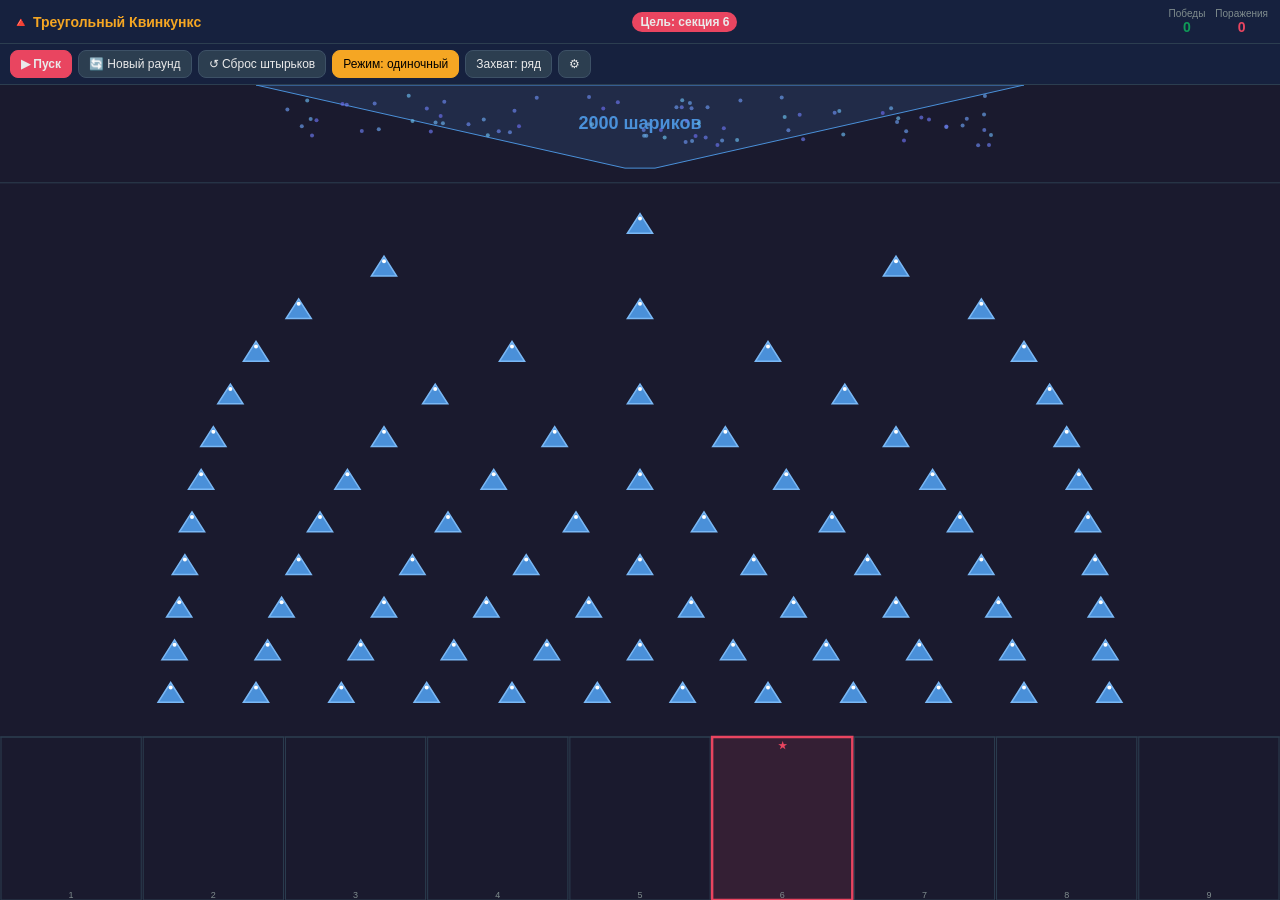
==== index.html @ c4c9333b "Initial commit: Triangle Quincunx PWA game" ====
<!DOCTYPE html>
<html lang="ru">
<head>
  <meta charset="UTF-8">
  <meta name="viewport" content="width=device-width, initial-scale=1.0, maximum-scale=1.0, user-scalable=no">
  <meta name="apple-mobile-web-app-capable" content="yes">
  <meta name="apple-mobile-web-app-status-bar-style" content="black-translucent">
  <meta name="apple-mobile-web-app-title" content="Квинкункс">
  <meta name="theme-color" content="#1a1a2e">
  <link rel="manifest" href="manifest.json">
  <link rel="apple-touch-icon" href="icon-192.png">
  <title>Треугольный Квинкункс</title>
  <style>
    * { box-sizing: border-box; margin: 0; padding: 0; }
    :root {
      --bg: #1a1a2e;
      --panel: #16213e;
      --accent: #e94560;
      --gold: #f5a623;
      --green: #0f9b58;
      --text: #eaeaea;
      --muted: #7f8c8d;
      --border: #2c3e50;
    }
    body {
      background: var(--bg);
      color: var(--text);
      font-family: -apple-system, BlinkMacSystemFont, 'Segoe UI', sans-serif;
      height: 100dvh;
      display: flex;
      flex-direction: column;
      overflow: hidden;
      user-select: none;
      -webkit-user-select: none;
    }
    #header {
      background: var(--panel);
      padding: 8px 12px;
      display: flex;
      align-items: center;
      justify-content: space-between;
      border-bottom: 1px solid var(--border);
      flex-shrink: 0;
      gap: 8px;
      flex-wrap: wrap;
    }
    #header h1 { font-size: 14px; font-weight: 700; color: var(--gold); white-space: nowrap; }
    #score-panel { display: flex; gap: 10px; align-items: center; font-size: 12px; }
    .score-item { display: flex; flex-direction: column; align-items: center; }
    .score-label { color: var(--muted); font-size: 10px; }
    .score-val { font-weight: 700; font-size: 14px; }
    .score-val.wins { color: var(--green); }
    .score-val.losses { color: var(--accent); }
    #target-label {
      background: var(--accent);
      padding: 3px 8px;
      border-radius: 12px;
      font-size: 12px;
      font-weight: 700;
      white-space: nowrap;
    }
    #controls {
      background: var(--panel);
      padding: 6px 10px;
      display: flex;
      gap: 6px;
      align-items: center;
      flex-wrap: wrap;
      border-bottom: 1px solid var(--border);
      flex-shrink: 0;
    }
    button {
      background: var(--border);
      color: var(--text);
      border: 1px solid #3d5166;
      border-radius: 8px;
      padding: 6px 10px;
      font-size: 12px;
      cursor: pointer;
      transition: background 0.15s;
      -webkit-tap-highlight-color: transparent;
      white-space: nowrap;
    }
    button:active { background: #3d5166; }
    button.primary {
      background: var(--accent);
      border-color: var(--accent);
      font-weight: 700;
    }
    button.active { background: var(--gold); color: #000; border-color: var(--gold); }
    #mode-indicator {
      font-size: 11px;
      color: var(--gold);
      padding: 4px 8px;
      border: 1px solid var(--gold);
      border-radius: 6px;
    }
    #game-area {
      flex: 1;
      display: flex;
      flex-direction: column;
      overflow: hidden;
      position: relative;
      touch-action: none;
    }
    #canvas {
      display: block;
      width: 100%;
      height: 100%;
      touch-action: none;
    }
    #overlay {
      position: absolute;
      inset: 0;
      display: none;
      align-items: center;
      justify-content: center;
      background: rgba(0,0,0,0.7);
      z-index: 10;
    }
    #overlay.show { display: flex; }
    #result-box {
      background: var(--panel);
      border: 2px solid var(--gold);
      border-radius: 16px;
      padding: 24px 32px;
      text-align: center;
      max-width: 300px;
    }
    #result-title { font-size: 28px; margin-bottom: 8px; }
    #result-desc { font-size: 14px; color: var(--muted); margin-bottom: 16px; }
    #result-close {
      background: var(--gold);
      color: #000;
      font-weight: 700;
      font-size: 14px;
      padding: 10px 24px;
      border: none;
      border-radius: 10px;
    }
    #settings-panel {
      position: absolute;
      top: 0; right: 0;
      background: var(--panel);
      border-left: 1px solid var(--border);
      border-bottom: 1px solid var(--border);
      padding: 12px;
      width: 220px;
      z-index: 5;
      display: none;
      border-radius: 0 0 0 12px;
    }
    #settings-panel.show { display: block; }
    #settings-panel h3 { margin-bottom: 10px; font-size: 13px; color: var(--gold); }
    .setting-row { display: flex; justify-content: space-between; align-items: center; margin-bottom: 8px; font-size: 12px; }
    .setting-row label { color: var(--muted); }
    .setting-row input[type=range] { width: 90px; }
    .setting-row input[type=checkbox] { width: 16px; height: 16px; }
    #selection-rect {
      position: absolute;
      border: 2px dashed var(--gold);
      background: rgba(245,166,35,0.1);
      pointer-events: none;
      display: none;
    }
  </style>
</head>
<body>

<div id="header">
  <h1>🔺 Треугольный Квинкункс</h1>
  <div id="target-label">Цель: —</div>
  <div id="score-panel">
    <div class="score-item"><span class="score-label">Победы</span><span class="score-val wins" id="wins">0</span></div>
    <div class="score-item"><span class="score-label">Поражения</span><span class="score-val losses" id="losses">0</span></div>
  </div>
</div>

<div id="controls">
  <button class="primary" id="btn-launch">▶ Пуск</button>
  <button id="btn-new-round">🔄 Новый раунд</button>
  <button id="btn-reset-pegs">↺ Сброс штырьков</button>
  <button id="btn-mode" class="active">Режим: одиночный</button>
  <button id="btn-row-col">Захват: ряд</button>
  <button id="btn-settings">⚙</button>
</div>

<div id="game-area">
  <canvas id="canvas"></canvas>
  <div id="selection-rect"></div>
  <div id="overlay">
    <div id="result-box">
      <div id="result-title">🏆</div>
      <div id="result-desc"></div>
      <button id="result-close">Продолжить</button>
    </div>
  </div>
  <div id="settings-panel">
    <h3>⚙ Настройки</h3>
    <div class="setting-row"><label>Шариков: <span id="ball-count-val">2000</span></label><input type="range" id="ball-count" min="200" max="5000" step="200" value="2000"></div>
    <div class="setting-row"><label>Угол/клик: <span id="step-angle-val">15°</span></label><input type="range" id="step-angle" min="5" max="45" step="5" value="15"></div>
    <div class="setting-row"><label>Секций: <span id="bins-val">9</span></label><input type="range" id="bins-count" min="5" max="13" step="2" value="9"></div>
    <div class="setting-row"><label>Рядов: <span id="rows-val">12</span></label><input type="range" id="rows-count" min="6" max="16" step="1" value="12"></div>
    <div class="setting-row"><label>Сохранять повороты</label><input type="checkbox" id="keep-rotations"></div>
    <div class="setting-row"><label>Пилотные шарики</label><input type="checkbox" id="show-pilots" checked></div>
  </div>
</div>

<script>
// ============================================================
// TRIANGLE QUINCUNX PWA
// Physics: probability transition matrix through pegs
// Each peg deflects ball L/R based on its rotation angle
// ============================================================

if ('serviceWorker' in navigator) {
  navigator.serviceWorker.register('sw.js').catch(() => {});
}

const canvas = document.getElementById('canvas');
const ctx = canvas.getContext('2d');

// ---- State ----
const S = {
  rows: 12,
  bins: 9,
  ballCount: 2000,
  stepAngle: 15,
  maxAngle: 270,
  pegs: [],          // [row][col] = rotation angle degrees
  distribution: [],  // final ball counts per bin
  targetBin: 0,
  wins: 0,
  losses: 0,
  phase: 'setup',   // setup | running | done
  mode: 'single',   // single | batch
  rowColMode: 'row',
  keepRotations: false,
  showPilots: true,
  pilots: [],        // animated pilot balls
  pilotsDone: false,
};

// ---- Layout ----
const L = {
  topZone: 0.12,   // fraction of height for ball reservoir
  pegZone: 0.68,
  binZone: 0.20,
  pegR: 14,        // approx hit radius
  selStart: null,
  selEnd: null,
  selecting: false,
  batchCapture: false,  // row/col capture mode active
};

let animFrame = null;
let pilotAnimFrame = null;

// ---- Init ----
function initPegs() {
  S.pegs = [];
  for (let r = 0; r < S.rows; r++) {
    const cols = r + 1;
    S.pegs.push(new Array(cols).fill(0));
  }
}

function newRound() {
  S.distribution = new Array(S.bins).fill(0);
  S.targetBin = Math.floor(Math.random() * S.bins);
  S.phase = 'setup';
  S.pilots = [];
  S.pilotsDone = false;
  if (!S.keepRotations) initPegs();
  updateTargetLabel();
  cancelAnimationFrame(pilotAnimFrame);
  draw();
}

function updateTargetLabel() {
  document.getElementById('target-label').textContent = `Цель: секция ${S.targetBin + 1}`;
}

// ---- Geometry helpers ----
function getPegLayout() {
  const W = canvas.width;
  const H = canvas.height;
  const topH = H * L.topZone;
  const pegH = H * L.pegZone;
  const binH = H * L.binZone;
  const pegAreaTop = topH;
  const pegAreaBottom = topH + pegH;

  // Distribute pegs within pegH
  const rowSpacing = pegH / (S.rows + 1);
  const pegSize = Math.min(rowSpacing * 0.55, 18);

  const positions = [];
  for (let r = 0; r < S.rows; r++) {
    const cols = r + 1;
    const y = pegAreaTop + rowSpacing * (r + 1);
    const totalWidth = W * 0.8;
    const colSpacing = cols > 1 ? totalWidth / cols : 0;
    const startX = W * 0.1 + (cols > 1 ? colSpacing / 2 : totalWidth / 2);
    const row = [];
    for (let c = 0; c < cols; c++) {
      const x = startX + c * colSpacing;
      row.push({ x, y, size: pegSize });
    }
    positions.push(row);
  }
  return { positions, topH, pegH, binH, pegAreaTop, pegAreaBottom, W, H, rowSpacing };
}

function getBinLayout(geo) {
  const { W, H, binH } = geo;
  const binTop = H - binH;
  const binW = W / S.bins;
  const bins = [];
  for (let i = 0; i < S.bins; i++) {
    bins.push({ x: i * binW, y: binTop, w: binW, h: binH });
  }
  return bins;
}

// ---- Draw ----
function drawTriangle(x, y, size, angle, isHighlighted) {
  ctx.save();
  ctx.translate(x, y);
  ctx.rotate((angle * Math.PI) / 180);
  const h = size * 1.1;
  const hw = size * 0.7;
  ctx.beginPath();
  ctx.moveTo(0, -h * 0.6);
  ctx.lineTo(-hw, h * 0.4);
  ctx.lineTo(hw, h * 0.4);
  ctx.closePath();
  ctx.fillStyle = isHighlighted ? '#e94560' : '#4a90d9';
  ctx.fill();
  ctx.strokeStyle = isHighlighted ? '#ff8fa3' : '#7ab8f5';
  ctx.lineWidth = 1.5;
  ctx.stroke();
  // Rotation indicator dot
  ctx.beginPath();
  ctx.arc(0, -h * 0.35, 2, 0, Math.PI * 2);
  ctx.fillStyle = '#fff';
  ctx.fill();
  ctx.restore();
}

function drawReservoir(geo) {
  const { W, topH } = geo;
  const centerX = W / 2;
  // Funnel
  ctx.beginPath();
  ctx.moveTo(W * 0.2, 0);
  ctx.lineTo(centerX - 15, topH * 0.85);
  ctx.lineTo(centerX + 15, topH * 0.85);
  ctx.lineTo(W * 0.8, 0);
  ctx.closePath();
  ctx.fillStyle = 'rgba(74,144,217,0.15)';
  ctx.fill();
  ctx.strokeStyle = '#4a90d9';
  ctx.lineWidth = 1;
  ctx.stroke();
  // Ball count display
  const total = S.ballCount;
  ctx.fillStyle = '#4a90d9';
  ctx.font = `bold ${Math.min(18, W / 25)}px -apple-system, sans-serif`;
  ctx.textAlign = 'center';
  ctx.fillText(`${total} шариков`, centerX, topH * 0.45);
  // Small circles representing balls
  for (let i = 0; i < Math.min(80, total); i++) {
    const px = W * 0.22 + Math.random() * W * 0.56;
    const py = topH * 0.1 + Math.random() * topH * 0.55;
    ctx.beginPath();
    ctx.arc(px, py, 2, 0, Math.PI * 2);
    ctx.fillStyle = `hsla(${200 + Math.random() * 40}, 70%, 65%, 0.7)`;
    ctx.fill();
  }
}

function drawBins(geo, bins) {
  const maxCount = Math.max(...S.distribution, 1);
  bins.forEach((b, i) => {
    const isTarget = i === S.targetBin;
    const count = S.distribution[i] || 0;
    const fillH = (count / maxCount) * b.h * 0.85;
    // Border
    ctx.strokeStyle = isTarget ? '#e94560' : '#2c3e50';
    ctx.lineWidth = isTarget ? 2.5 : 1;
    ctx.strokeRect(b.x + 1, b.y, b.w - 2, b.h);
    // Fill bar
    if (count > 0) {
      const isWinner = isTarget && S.phase === 'done' && count > Math.max(...S.distribution.filter((_, j) => j !== i));
      ctx.fillStyle = isWinner ? 'rgba(15,155,88,0.6)' : isTarget ? 'rgba(233,69,96,0.5)' : 'rgba(74,144,217,0.4)';
      ctx.fillRect(b.x + 2, b.y + b.h - fillH, b.w - 4, fillH);
    }
    // Target highlight
    if (isTarget) {
      ctx.fillStyle = 'rgba(233,69,96,0.12)';
      ctx.fillRect(b.x + 1, b.y, b.w - 2, b.h);
      ctx.fillStyle = '#e94560';
      ctx.font = `bold 10px sans-serif`;
      ctx.textAlign = 'center';
      ctx.fillText('★', b.x + b.w / 2, b.y + 12);
    }
    // Count label
    if (count > 0) {
      ctx.fillStyle = '#eaeaea';
      ctx.font = `${Math.min(11, b.w * 0.35)}px sans-serif`;
      ctx.textAlign = 'center';
      ctx.fillText(count, b.x + b.w / 2, b.y + b.h - 4);
    }
    // Bin number
    ctx.fillStyle = '#7f8c8d';
    ctx.font = '9px sans-serif';
    ctx.textAlign = 'center';
    ctx.fillText(i + 1, b.x + b.w / 2, geo.H - 2);
  });
}

function drawPilots(geo) {
  S.pilots.forEach(p => {
    if (!p.done) {
      ctx.beginPath();
      ctx.arc(p.x, p.y, 4, 0, Math.PI * 2);
      ctx.fillStyle = `hsla(${p.hue}, 80%, 65%, 0.9)`;
      ctx.fill();
    }
  });
}

function draw() {
  const W = canvas.width;
  const H = canvas.height;
  ctx.clearRect(0, 0, W, H);
  // Background
  ctx.fillStyle = '#1a1a2e';
  ctx.fillRect(0, 0, W, H);

  const geo = getPegLayout();
  const bins = getBinLayout(geo);

  drawReservoir(geo);

  // Separator line
  ctx.strokeStyle = '#2c3e50';
  ctx.lineWidth = 1;
  ctx.beginPath();
  ctx.moveTo(0, geo.topH);
  ctx.lineTo(W, geo.topH);
  ctx.stroke();

  // Pegs
  geo.positions.forEach((row, r) => {
    row.forEach((p, c) => {
      drawTriangle(p.x, p.y, p.size, S.pegs[r][c], false);
    });
  });

  // Bin separators
  ctx.strokeStyle = '#2c3e50';
  ctx.lineWidth = 1;
  ctx.beginPath();
  ctx.moveTo(0, H - geo.binH);
  ctx.lineTo(W, H - geo.binH);
  ctx.stroke();

  drawBins(geo, bins);
  drawPilots(geo);

  // Selection rect (DOM overlay used instead)
}

// ---- Physics: Transition matrix ----
// Each row r has r+1 pegs and r+2 possible "slots" between/outside pegs.
// We model probability mass flowing through slots.
// A peg at position c in row r deflects incoming ball from slot c or c+1
// based on rotation angle: positive angle (CCW) biases left.
function computeDistribution() {
  const bins = S.bins;
  // Map final peg slots to bins
  // Last row has S.rows pegs => S.rows+1 exit slots
  // We map these to S.bins by folding
  const exitSlots = S.rows + 1;

  // Build probability vector over exit slots
  // Start: all probability at slot 0 of row 0 (center slot)
  // Actually start with single entry point at center
  let prob = new Array(exitSlots).fill(0);

  // We propagate row by row
  // Row r: r+1 pegs, r+2 slots
  // Slot j in row r feeds into slot j and j+1 in row r+1 via peg j and j-1
  // Simplified: each slot j propagates through peg row
  // Init prob at entry (top)
  let currentProb = [1.0]; // 1 slot at entry (just funnel)

  for (let r = 0; r < S.rows; r++) {
    const nextSlots = r + 2; // row r has r+1 pegs, so r+2 slots
    const nextProb = new Array(nextSlots).fill(0);
    // currentProb has r+1 values (slots entering row r)
    // But row 0 has 1 peg, so 2 exit slots
    // row r has r+1 pegs, r+2 exit slots
    // incoming slots = r+1
    // Each incoming slot i hits peg i (for i < r+1 pegs)
    // Peg deflection: angle in degrees, positive = CCW = bias left
    // pL = 0.5 + bias, pR = 0.5 - bias, bias clamped [-0.45, 0.45]
    for (let i = 0; i < currentProb.length; i++) {
      if (currentProb[i] < 1e-10) continue;
      // Each incoming slot goes to peg at position i in row r
      // (slot i is between peg i-1 and peg i, simplified: hits peg i)
      const pegIdx = Math.min(i, r); // peg index in row
      const angle = S.pegs[r][pegIdx]; // rotation in degrees
      // CCW rotation biases ball to the LEFT
      const bias = (angle / 180) * 0.45;
      const pL = Math.max(0.05, Math.min(0.95, 0.5 + bias));
      const pR = 1 - pL;
      nextProb[i] += currentProb[i] * pL;       // left exit
      nextProb[i + 1] += currentProb[i] * pR;   // right exit
    }
    currentProb = nextProb;
  }

  // Map exitSlots to S.bins
  const result = new Array(S.bins).fill(0);
  const scale = (exitSlots - 1) / (bins - 1);
  currentProb.forEach((p, i) => {
    const binIdx = Math.round(i / scale);
    result[Math.min(Math.max(binIdx, 0), bins - 1)] += p;
  });
  // Normalize
  const total = result.reduce((a, b) => a + b, 0);
  S.distribution = result.map(v => Math.round((v / total) * S.ballCount));
  // Fix rounding: adjust last bin
  const diff = S.ballCount - S.distribution.reduce((a, b) => a + b, 0);
  S.distribution[S.bins - 1] += diff;
}

// ---- Pilot ball animation ----
function launchPilots(geo) {
  if (!S.showPilots) {
    S.pilotsDone = true;
    return;
  }
  S.pilots = [];
  const N = 12; // number of pilot balls
  for (let i = 0; i < N; i++) {
    S.pilots.push({
      x: canvas.width / 2 + (Math.random() - 0.5) * 20,
      y: geo.topH * 0.9,
      vx: (Math.random() - 0.5) * 1,
      vy: 1.5 + Math.random() * 1,
      hue: 30 + i * 15,
      row: 0,
      done: false,
      binTarget: weightedRandom(S.distribution),
    });
  }

  function weightedRandom(dist) {
    const total = dist.reduce((a, b) => a + b, 0);
    let r = Math.random() * total;
    for (let i = 0; i < dist.length; i++) {
      r -= dist[i];
      if (r <= 0) return i;
    }
    return dist.length - 1;
  }

  const bins = getBinLayout(geo);

  function step() {
    let anyAlive = false;
    S.pilots.forEach(p => {
      if (p.done) return;
      anyAlive = true;
      p.x += p.vx;
      p.y += p.vy;
      p.vy += 0.15;
      // Steer toward target bin x
      const tb = bins[p.binTarget];
      const tx = tb.x + tb.w / 2;
      const dx = tx - p.x;
      p.vx += dx * 0.008;
      p.vx *= 0.92;
      if (p.y > canvas.height - 10) { p.done = true; return; }
    });
    draw();
    if (anyAlive) {
      pilotAnimFrame = requestAnimationFrame(step);
    } else {
      S.pilotsDone = true;
      checkResult();
    }
  }
  pilotAnimFrame = requestAnimationFrame(step);
}

// ---- Launch simulation ----
function launch() {
  if (S.phase === 'running') return;
  S.phase = 'running';
  document.getElementById('btn-launch').disabled = true;
  computeDistribution();
  const geo = getPegLayout();
  draw();
  if (S.showPilots) {
    launchPilots(geo);
  } else {
    S.phase = 'done';
    document.getElementById('btn-launch').disabled = false;
    checkResult();
    draw();
  }
}

function checkResult() {
  S.phase = 'done';
  document.getElementById('btn-launch').disabled = false;
  const target = S.distribution[S.targetBin];
  const others = S.distribution.filter((_, i) => i !== S.targetBin);
  const maxOther = Math.max(...others);
  const win = target > maxOther;
  if (win) S.wins++; else S.losses++;
  document.getElementById('wins').textContent = S.wins;
  document.getElementById('losses').textContent = S.losses;
  const overlay = document.getElementById('overlay');
  document.getElementById('result-title').textContent = win ? '🏆 Победа!' : '💔 Поражение';
  document.getElementById('result-desc').textContent = win
    ? `Секция ${S.targetBin + 1} набрала ${target} шариков — больше всех!`
    : `Секция ${S.targetBin + 1} набрала ${target}, но максимум в другой (${maxOther}).`;
  overlay.classList.add('show');
  draw();
}

// ---- Hit test ----
function pegAtPoint(cx, cy) {
  const geo = getPegLayout();
  for (let r = 0; r < S.rows; r++) {
    for (let c = 0; c < geo.positions[r].length; c++) {
      const p = geo.positions[r][c];
      const dx = cx - p.x, dy = cy - p.y;
      if (Math.sqrt(dx * dx + dy * dy) < p.size * 1.4) {
        return { r, c };
      }
    }
  }
  return null;
}

function pegsInRect(x1, y1, x2, y2) {
  const minX = Math.min(x1, x2), maxX = Math.max(x1, x2);
  const minY = Math.min(y1, y2), maxY = Math.max(y1, y2);
  const geo = getPegLayout();
  const result = [];
  for (let r = 0; r < S.rows; r++) {
    for (let c = 0; c < geo.positions[r].length; c++) {
      const p = geo.positions[r][c];
      if (p.x >= minX && p.x <= maxX && p.y >= minY && p.y <= maxY) {
        result.push({ r, c });
      }
    }
  }
  return result;
}

function rotatePeg(r, c, angle) {
  const newAngle = S.pegs[r][c] + angle;
  if (Math.abs(newAngle) <= S.maxAngle) {
    S.pegs[r][c] = newAngle;
  } else {
    S.pegs[r][c] = S.maxAngle * Math.sign(newAngle);
  }
}

function rotateRow(r, angle) {
  for (let c = 0; c < S.pegs[r].length; c++) rotatePeg(r, c, angle);
}

function rotateCol(c, angle) {
  for (let r = c; r < S.rows; r++) {
    if (c < S.pegs[r].length) rotatePeg(r, c, angle);
  }
}

// ---- Pointer events ----
let pointerDownPos = null;
let longPressTimer = null;
let twoFingerStart = null;
const LONG_PRESS_MS = 600;

function canvasCoords(e) {
  const rect = canvas.getBoundingClientRect();
  const scaleX = canvas.width / rect.width;
  const scaleY = canvas.height / rect.height;
  return { x: (e.clientX - rect.left) * scaleX, y: (e.clientY - rect.top) * scaleY };
}

// Touch tracking for two-finger swipe
let activeTouches = {};

canvas.addEventListener('touchstart', e => {
  e.preventDefault();
  Array.from(e.changedTouches).forEach(t => { activeTouches[t.identifier] = { x: t.clientX, y: t.clientY }; });
  if (e.touches.length === 1) {
    const t = e.touches[0];
    const pos = canvasCoords(t);
    pointerDownPos = pos;
    // Long press
    longPressTimer = setTimeout(() => {
      initPegs();
      draw();
      showToast('Повороты сброшены');
    }, LONG_PRESS_MS);
    // Check batch row/col capture mode
    if (S.mode === 'batch' && L.batchCapture) {
      const hit = pegAtPoint(pos.x, pos.y);
      if (hit) {
        if (S.rowColMode === 'row') rotateRow(hit.r, S.stepAngle);
        else rotateCol(hit.c, S.stepAngle);
        draw();
        clearTimeout(longPressTimer);
      }
    } else if (S.mode === 'batch') {
      L.selStart = pos;
      L.selEnd = pos;
      L.selecting = true;
    } else {
      // single mode handled on touchend
    }
  } else if (e.touches.length === 2) {
    clearTimeout(longPressTimer);
    L.selecting = false;
    hideSelectionRect();
    twoFingerStart = {
      x1: e.touches[0].clientX,
      y1: e.touches[0].clientY,
      x2: e.touches[1].clientX,
      y2: e.touches[1].clientY,
    };
  }
}, { passive: false });

canvas.addEventListener('touchmove', e => {
  e.preventDefault();
  if (e.touches.length === 2 && twoFingerStart) {
    // Two-finger horizontal swipe -> rotate columns
    const dx1 = e.touches[0].clientX - twoFingerStart.x1;
    const dx2 = e.touches[1].clientX - twoFingerStart.x2;
    const avgDx = (dx1 + dx2) / 2;
    if (Math.abs(avgDx) > 15) {
      const angle = avgDx > 0 ? S.stepAngle : -S.stepAngle;
      for (let r = 0; r < S.rows; r++) {
        for (let c = 0; c < S.pegs[r].length; c++) rotatePeg(r, c, angle);
      }
      twoFingerStart = { x1: e.touches[0].clientX, y1: e.touches[0].clientY, x2: e.touches[1].clientX, y2: e.touches[1].clientY };
      draw();
    }
    return;
  }
  if (e.touches.length === 1 && L.selecting && S.mode === 'batch') {
    const t = e.touches[0];
    const rect = canvas.getBoundingClientRect();
    L.selEnd = { x: (t.clientX - rect.left) * (canvas.width / rect.width), y: (t.clientY - rect.top) * (canvas.height / rect.height) };
    showSelectionRect();
  }
}, { passive: false });

canvas.addEventListener('touchend', e => {
  e.preventDefault();
  clearTimeout(longPressTimer);
  if (e.touches.length < 2) twoFingerStart = null;
  if (e.changedTouches.length === 1 && e.touches.length === 0) {
    const t = e.changedTouches[0];
    if (L.selecting && S.mode === 'batch') {
      L.selecting = false;
      hideSelectionRect();
      const selected = pegsInRect(L.selStart.x, L.selStart.y, L.selEnd.x, L.selEnd.y);
      if (selected.length > 0) selected.forEach(({ r, c }) => rotatePeg(r, c, S.stepAngle));
      else {
        // tap in batch mode without drag - single peg
        const pos = canvasCoords(t);
        const hit = pegAtPoint(pos.x, pos.y);
        if (hit) rotatePeg(hit.r, hit.c, S.stepAngle);
      }
      draw();
    } else if (S.mode === 'single') {
      const pos = canvasCoords(t);
      const hit = pegAtPoint(pos.x, pos.y);
      if (hit) { rotatePeg(hit.r, hit.c, S.stepAngle); draw(); }
    }
  }
  Array.from(e.changedTouches).forEach(t => delete activeTouches[t.identifier]);
}, { passive: false });

// Mouse events
let mouseDown = false;
let mouseSelecting = false;

canvas.addEventListener('mousedown', e => {
  const pos = canvasCoords(e);
  pointerDownPos = pos;
  mouseDown = true;
  if (S.mode === 'batch' && !L.batchCapture) {
    L.selStart = pos;
    L.selEnd = pos;
    mouseSelecting = true;
    L.selecting = true;
  }
  longPressTimer = setTimeout(() => {
    initPegs();
    draw();
    showToast('Повороты сброшены');
  }, LONG_PRESS_MS);
});

canvas.addEventListener('mousemove', e => {
  if (!mouseDown) return;
  const pos = canvasCoords(e);
  if (mouseSelecting && S.mode === 'batch') {
    L.selEnd = pos;
    showSelectionRect();
  }
});

canvas.addEventListener('mouseup', e => {
  clearTimeout(longPressTimer);
  mouseDown = false;
  const pos = canvasCoords(e);
  if (mouseSelecting && S.mode === 'batch') {
    mouseSelecting = false;
    L.selecting = false;
    hideSelectionRect();
    const selected = pegsInRect(L.selStart.x, L.selStart.y, pos.x, pos.y);
    if (selected.length > 0) selected.forEach(({ r, c }) => rotatePeg(r, c, S.stepAngle));
    else {
      const hit = pegAtPoint(pos.x, pos.y);
      if (hit) rotatePeg(hit.r, hit.c, S.stepAngle);
    }
    draw();
  } else if (S.mode === 'single' || L.batchCapture) {
    const hit = pegAtPoint(pos.x, pos.y);
    if (hit) {
      if (L.batchCapture) {
        if (S.rowColMode === 'row') rotateRow(hit.r, S.stepAngle);
        else rotateCol(hit.c, S.stepAngle);
      } else {
        rotatePeg(hit.r, hit.c, S.stepAngle);
      }
      draw();
    }
  }
});

function showSelectionRect() {
  const rect = canvas.getBoundingClientRect();
  const scaleX = rect.width / canvas.width;
  const scaleY = rect.height / canvas.height;
  const x1 = Math.min(L.selStart.x, L.selEnd.x) * scaleX + rect.left;
  const y1 = Math.min(L.selStart.y, L.selEnd.y) * scaleY + rect.top;
  const w = Math.abs(L.selEnd.x - L.selStart.x) * scaleX;
  const h = Math.abs(L.selEnd.y - L.selStart.y) * scaleY;
  const el = document.getElementById('selection-rect');
  el.style.display = 'block';
  el.style.left = x1 + 'px';
  el.style.top = y1 + 'px';
  el.style.width = w + 'px';
  el.style.height = h + 'px';
}

function hideSelectionRect() {
  document.getElementById('selection-rect').style.display = 'none';
}

function showToast(msg) {
  let t = document.getElementById('toast');
  if (!t) {
    t = document.createElement('div');
    t.id = 'toast';
    Object.assign(t.style, {
      position: 'fixed', bottom: '80px', left: '50%', transform: 'translateX(-50%)',
      background: 'rgba(0,0,0,0.8)', color: '#fff', padding: '8px 18px',
      borderRadius: '20px', fontSize: '13px', zIndex: '100', pointerEvents: 'none'
    });
    document.body.appendChild(t);
  }
  t.textContent = msg;
  t.style.opacity = '1';
  clearTimeout(t._timer);
  t._timer = setTimeout(() => { t.style.opacity = '0'; }, 1800);
}

// ---- Button handlers ----
document.getElementById('btn-launch').addEventListener('click', () => {
  if (S.phase !== 'setup') return;
  launch();
});

document.getElementById('btn-new-round').addEventListener('click', () => {
  cancelAnimationFrame(pilotAnimFrame);
  newRound();
});

document.getElementById('btn-reset-pegs').addEventListener('click', () => {
  initPegs();
  draw();
  showToast('Повороты сброшены');
});

document.getElementById('btn-mode').addEventListener('click', () => {
  S.mode = S.mode === 'single' ? 'batch' : 'single';
  L.batchCapture = false;
  const btn = document.getElementById('btn-mode');
  btn.textContent = S.mode === 'single' ? 'Режим: одиночный' : 'Режим: пакетный';
  btn.classList.toggle('active', S.mode === 'batch');
  document.getElementById('btn-row-col').style.opacity = S.mode === 'batch' ? '1' : '0.4';
});

document.getElementById('btn-row-col').addEventListener('click', () => {
  if (S.mode !== 'batch') { showToast('Включите пакетный режим'); return; }
  L.batchCapture = !L.batchCapture;
  if (L.batchCapture) {
    S.rowColMode = S.rowColMode === 'row' ? 'col' : 'row';
  }
  const btn = document.getElementById('btn-row-col');
  btn.textContent = L.batchCapture ? `Захват: ${S.rowColMode === 'row' ? 'ряд' : 'столб.'}` : `Захват: ряд`;
  btn.classList.toggle('active', L.batchCapture);
  if (L.batchCapture) showToast(`Нажмите на штырёк для захвата ${S.rowColMode === 'row' ? 'ряда' : 'столбца'}`);
});

document.getElementById('btn-settings').addEventListener('click', () => {
  document.getElementById('settings-panel').classList.toggle('show');
});

document.getElementById('result-close').addEventListener('click', () => {
  document.getElementById('overlay').classList.remove('show');
});

// Settings
document.getElementById('ball-count').addEventListener('input', function() {
  S.ballCount = +this.value;
  document.getElementById('ball-count-val').textContent = S.ballCount;
});
document.getElementById('step-angle').addEventListener('input', function() {
  S.stepAngle = +this.value;
  document.getElementById('step-angle-val').textContent = S.stepAngle + '°';
});
document.getElementById('bins-count').addEventListener('input', function() {
  S.bins = +this.value;
  document.getElementById('bins-val').textContent = S.bins;
  S.distribution = new Array(S.bins).fill(0);
  S.targetBin = Math.floor(Math.random() * S.bins);
  updateTargetLabel();
  draw();
});
document.getElementById('rows-count').addEventListener('input', function() {
  S.rows = +this.value;
  document.getElementById('rows-val').textContent = S.rows;
  initPegs();
  draw();
});
document.getElementById('keep-rotations').addEventListener('change', function() {
  S.keepRotations = this.checked;
});
document.getElementById('show-pilots').addEventListener('change', function() {
  S.showPilots = this.checked;
});

// Close settings on outside click
document.addEventListener('click', e => {
  const sp = document.getElementById('settings-panel');
  if (!sp.contains(e.target) && e.target.id !== 'btn-settings') sp.classList.remove('show');
});

// ---- Resize ----
function resize() {
  const area = document.getElementById('game-area');
  const dpr = window.devicePixelRatio || 1;
  canvas.width = area.clientWidth * dpr;
  canvas.height = area.clientHeight * dpr;
  canvas.style.width = area.clientWidth + 'px';
  canvas.style.height = area.clientHeight + 'px';
  ctx.scale(dpr, dpr);
  draw();
}

window.addEventListener('resize', resize);

// Prevent pull-to-refresh and bounce scroll
document.body.addEventListener('touchmove', e => {
  if (e.target === canvas) e.preventDefault();
}, { passive: false });

// ---- Bootstrap ----
function init() {
  initPegs();
  S.distribution = new Array(S.bins).fill(0);
  S.targetBin = Math.floor(Math.random() * S.bins);
  updateTargetLabel();
  resize();
}

init();
</script>
</body>
</html>
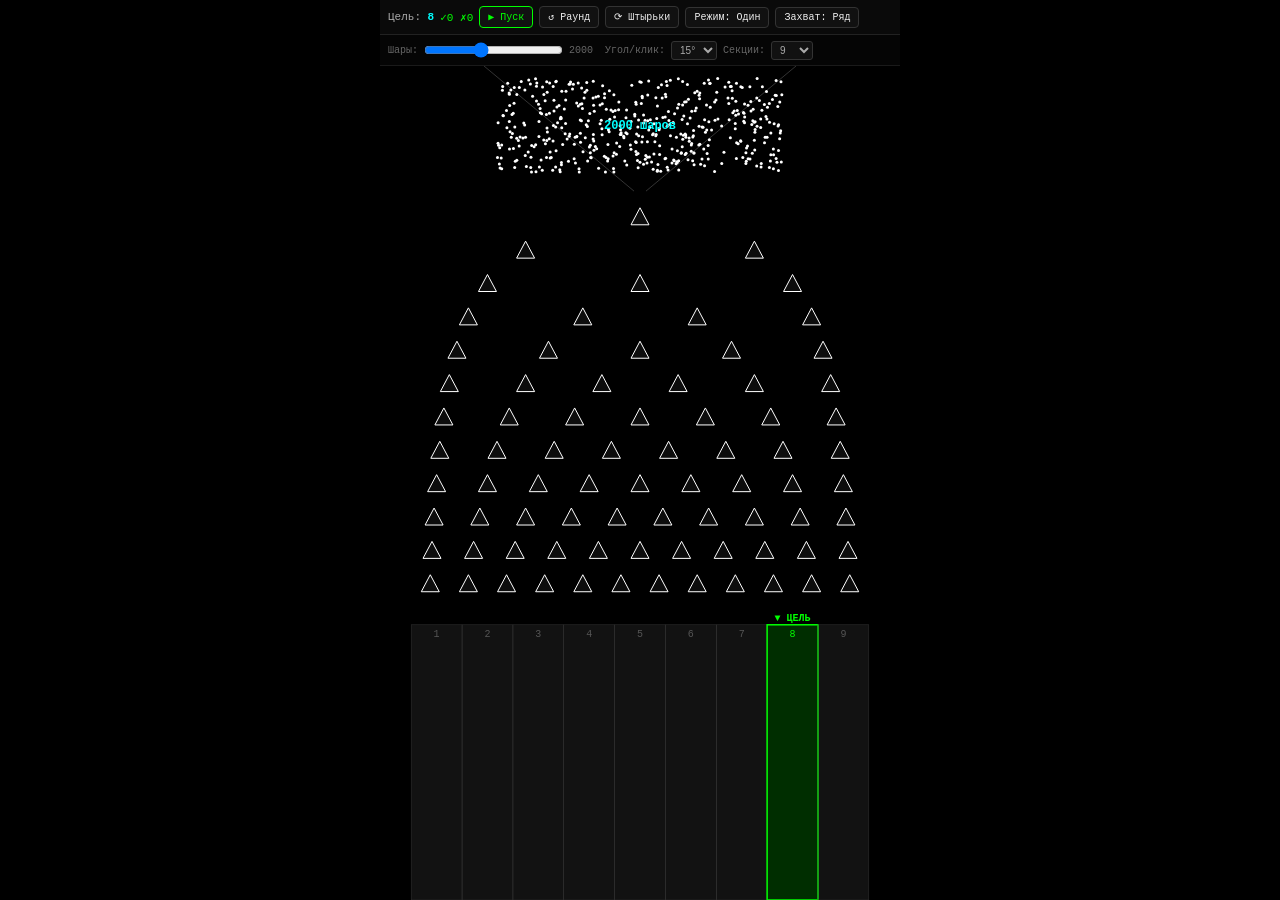
==== commit 783e4739: "feat: add Triangle Quincunx PWA game" ====
--- a/index.html
+++ b/index.html
@@ -5,1004 +5,142 @@
   <meta name="viewport" content="width=device-width, initial-scale=1.0, maximum-scale=1.0, user-scalable=no">
   <meta name="apple-mobile-web-app-capable" content="yes">
   <meta name="apple-mobile-web-app-status-bar-style" content="black-translucent">
-  <meta name="apple-mobile-web-app-title" content="Квинкункс">
-  <meta name="theme-color" content="#1a1a2e">
+  <meta name="apple-mobile-web-app-title" content="Quincunx">
+  <meta name="theme-color" content="#000000">
   <link rel="manifest" href="manifest.json">
   <link rel="apple-touch-icon" href="icon-192.png">
-  <title>Треугольный Квинкункс</title>
+  <title>Triangle Quincunx</title>
   <style>
-    * { box-sizing: border-box; margin: 0; padding: 0; }
-    :root {
-      --bg: #1a1a2e;
-      --panel: #16213e;
-      --accent: #e94560;
-      --gold: #f5a623;
-      --green: #0f9b58;
-      --text: #eaeaea;
-      --muted: #7f8c8d;
-      --border: #2c3e50;
-    }
-    body {
-      background: var(--bg);
-      color: var(--text);
-      font-family: -apple-system, BlinkMacSystemFont, 'Segoe UI', sans-serif;
-      height: 100dvh;
-      display: flex;
-      flex-direction: column;
+    * { margin: 0; padding: 0; box-sizing: border-box; }
+    html, body {
+      width: 100%; height: 100%;
+      background: #000;
+      color: #fff;
+      font-family: 'Courier New', monospace;
       overflow: hidden;
       user-select: none;
       -webkit-user-select: none;
     }
-    #header {
-      background: var(--panel);
-      padding: 8px 12px;
+    #app {
       display: flex;
+      flex-direction: column;
+      height: 100%;
+      max-width: 520px;
+      margin: 0 auto;
+    }
+    #status-bar {
+      display: flex;
+      flex-wrap: wrap;
       align-items: center;
-      justify-content: space-between;
-      border-bottom: 1px solid var(--border);
+      gap: 6px;
+      padding: 6px 8px;
+      background: #0a0a0a;
+      border-bottom: 1px solid #222;
+      font-size: 11px;
       flex-shrink: 0;
-      gap: 8px;
-      flex-wrap: wrap;
     }
-    #header h1 { font-size: 14px; font-weight: 700; color: var(--gold); white-space: nowrap; }
-    #score-panel { display: flex; gap: 10px; align-items: center; font-size: 12px; }
-    .score-item { display: flex; flex-direction: column; align-items: center; }
-    .score-label { color: var(--muted); font-size: 10px; }
-    .score-val { font-weight: 700; font-size: 14px; }
-    .score-val.wins { color: var(--green); }
-    .score-val.losses { color: var(--accent); }
-    #target-label {
-      background: var(--accent);
-      padding: 3px 8px;
-      border-radius: 12px;
-      font-size: 12px;
-      font-weight: 700;
-      white-space: nowrap;
+    #status-bar .info { color: #aaa; }
+    #status-bar .target-label { color: #0ff; font-weight: bold; }
+    #status-bar .score { color: #0f0; }
+    button {
+      background: #111;
+      color: #eee;
+      border: 1px solid #333;
+      border-radius: 4px;
+      padding: 4px 8px;
+      font-size: 10px;
+      cursor: pointer;
+      font-family: inherit;
+      touch-action: manipulation;
     }
-    #controls {
-      background: var(--panel);
-      padding: 6px 10px;
+    button:active { background: #222; }
+    button.active { border-color: #0ff; color: #0ff; }
+    button.primary { border-color: #0f0; color: #0f0; }
+    #canvas-wrap {
+      flex: 1;
+      position: relative;
+      overflow: hidden;
+    }
+    #canvas {
+      display: block;
+      touch-action: none;
+    }
+    #result-overlay {
+      display: none;
+      position: absolute;
+      inset: 0;
+      background: rgba(0,0,0,0.7);
+      align-items: center;
+      justify-content: center;
+      flex-direction: column;
+      gap: 16px;
+      z-index: 10;
+    }
+    #result-overlay.show { display: flex; }
+    #result-msg {
+      font-size: 28px;
+      font-weight: bold;
+      text-align: center;
+      padding: 0 20px;
+    }
+    #result-msg.win { color: #0f0; text-shadow: 0 0 20px #0f0; }
+    #result-msg.lose { color: #f44; text-shadow: 0 0 20px #f44; }
+    #result-sub { font-size: 14px; color: #aaa; text-align: center; }
+    #settings-row {
       display: flex;
       gap: 6px;
       align-items: center;
+      padding: 4px 8px;
+      background: #050505;
+      border-bottom: 1px solid #1a1a1a;
+      flex-shrink: 0;
       flex-wrap: wrap;
-      border-bottom: 1px solid var(--border);
-      flex-shrink: 0;
     }
-    button {
-      background: var(--border);
-      color: var(--text);
-      border: 1px solid #3d5166;
-      border-radius: 8px;
-      padding: 6px 10px;
-      font-size: 12px;
-      cursor: pointer;
-      transition: background 0.15s;
-      -webkit-tap-highlight-color: transparent;
-      white-space: nowrap;
+    #settings-row label { font-size: 10px; color: #666; }
+    #settings-row select, #settings-row input[type=range] {
+      background: #111; color: #aaa; border: 1px solid #333;
+      border-radius: 3px; font-size: 10px; padding: 2px 4px;
     }
-    button:active { background: #3d5166; }
-    button.primary {
-      background: var(--accent);
-      border-color: var(--accent);
-      font-weight: 700;
-    }
-    button.active { background: var(--gold); color: #000; border-color: var(--gold); }
-    #mode-indicator {
-      font-size: 11px;
-      color: var(--gold);
-      padding: 4px 8px;
-      border: 1px solid var(--gold);
-      border-radius: 6px;
-    }
-    #game-area {
-      flex: 1;
-      display: flex;
-      flex-direction: column;
-      overflow: hidden;
-      position: relative;
-      touch-action: none;
-    }
-    #canvas {
-      display: block;
-      width: 100%;
-      height: 100%;
-      touch-action: none;
-    }
-    #overlay {
-      position: absolute;
-      inset: 0;
-      display: none;
-      align-items: center;
-      justify-content: center;
-      background: rgba(0,0,0,0.7);
-      z-index: 10;
-    }
-    #overlay.show { display: flex; }
-    #result-box {
-      background: var(--panel);
-      border: 2px solid var(--gold);
-      border-radius: 16px;
-      padding: 24px 32px;
-      text-align: center;
-      max-width: 300px;
-    }
-    #result-title { font-size: 28px; margin-bottom: 8px; }
-    #result-desc { font-size: 14px; color: var(--muted); margin-bottom: 16px; }
-    #result-close {
-      background: var(--gold);
-      color: #000;
-      font-weight: 700;
-      font-size: 14px;
-      padding: 10px 24px;
-      border: none;
-      border-radius: 10px;
-    }
-    #settings-panel {
-      position: absolute;
-      top: 0; right: 0;
-      background: var(--panel);
-      border-left: 1px solid var(--border);
-      border-bottom: 1px solid var(--border);
-      padding: 12px;
-      width: 220px;
-      z-index: 5;
-      display: none;
-      border-radius: 0 0 0 12px;
-    }
-    #settings-panel.show { display: block; }
-    #settings-panel h3 { margin-bottom: 10px; font-size: 13px; color: var(--gold); }
-    .setting-row { display: flex; justify-content: space-between; align-items: center; margin-bottom: 8px; font-size: 12px; }
-    .setting-row label { color: var(--muted); }
-    .setting-row input[type=range] { width: 90px; }
-    .setting-row input[type=checkbox] { width: 16px; height: 16px; }
-    #selection-rect {
-      position: absolute;
-      border: 2px dashed var(--gold);
-      background: rgba(245,166,35,0.1);
-      pointer-events: none;
-      display: none;
-    }
+    #ball-count-display { font-size: 10px; color: #666; min-width: 30px; }
   </style>
 </head>
 <body>
-
-<div id="header">
-  <h1>🔺 Треугольный Квинкункс</h1>
-  <div id="target-label">Цель: —</div>
-  <div id="score-panel">
-    <div class="score-item"><span class="score-label">Победы</span><span class="score-val wins" id="wins">0</span></div>
-    <div class="score-item"><span class="score-label">Поражения</span><span class="score-val losses" id="losses">0</span></div>
+<div id="app">
+  <div id="status-bar">
+    <span class="info">Цель: <span class="target-label" id="target-display">—</span></span>
+    <span class="score">✓<span id="wins">0</span> ✗<span id="losses">0</span></span>
+    <button id="btn-launch" class="primary">▶ Пуск</button>
+    <button id="btn-new-round">↺ Раунд</button>
+    <button id="btn-reset-pegs">⟳ Штырьки</button>
+    <button id="btn-mode" title="Режим поворота">Режим: Один</button>
+    <button id="btn-row-col" title="Ряд/Колонка">Захват: Ряд</button>
+  </div>
+  <div id="settings-row">
+    <label>Шары:</label>
+    <input type="range" id="ball-slider" min="100" max="5000" step="100" value="2000">
+    <span id="ball-count-display">2000</span>
+    <label>Угол/клик:</label>
+    <select id="angle-select">
+      <option value="15" selected>15°</option>
+      <option value="30">30°</option>
+      <option value="45">45°</option>
+    </select>
+    <label>Секции:</label>
+    <select id="sections-select">
+      <option value="7">7</option>
+      <option value="9" selected>9</option>
+      <option value="11">11</option>
+    </select>
+  </div>
+  <div id="canvas-wrap">
+    <canvas id="canvas"></canvas>
+    <div id="result-overlay">
+      <div id="result-msg"></div>
+      <div id="result-sub"></div>
+      <button id="btn-next" style="font-size:14px;padding:8px 20px;">Новый раунд</button>
+    </div>
   </div>
 </div>
-
-<div id="controls">
-  <button class="primary" id="btn-launch">▶ Пуск</button>
-  <button id="btn-new-round">🔄 Новый раунд</button>
-  <button id="btn-reset-pegs">↺ Сброс штырьков</button>
-  <button id="btn-mode" class="active">Режим: одиночный</button>
-  <button id="btn-row-col">Захват: ряд</button>
-  <button id="btn-settings">⚙</button>
-</div>
-
-<div id="game-area">
-  <canvas id="canvas"></canvas>
-  <div id="selection-rect"></div>
-  <div id="overlay">
-    <div id="result-box">
-      <div id="result-title">🏆</div>
-      <div id="result-desc"></div>
-      <button id="result-close">Продолжить</button>
-    </div>
-  </div>
-  <div id="settings-panel">
-    <h3>⚙ Настройки</h3>
-    <div class="setting-row"><label>Шариков: <span id="ball-count-val">2000</span></label><input type="range" id="ball-count" min="200" max="5000" step="200" value="2000"></div>
-    <div class="setting-row"><label>Угол/клик: <span id="step-angle-val">15°</span></label><input type="range" id="step-angle" min="5" max="45" step="5" value="15"></div>
-    <div class="setting-row"><label>Секций: <span id="bins-val">9</span></label><input type="range" id="bins-count" min="5" max="13" step="2" value="9"></div>
-    <div class="setting-row"><label>Рядов: <span id="rows-val">12</span></label><input type="range" id="rows-count" min="6" max="16" step="1" value="12"></div>
-    <div class="setting-row"><label>Сохранять повороты</label><input type="checkbox" id="keep-rotations"></div>
-    <div class="setting-row"><label>Пилотные шарики</label><input type="checkbox" id="show-pilots" checked></div>
-  </div>
-</div>
-
-<script>
-// ============================================================
-// TRIANGLE QUINCUNX PWA
-// Physics: probability transition matrix through pegs
-// Each peg deflects ball L/R based on its rotation angle
-// ============================================================
-
-if ('serviceWorker' in navigator) {
-  navigator.serviceWorker.register('sw.js').catch(() => {});
-}
-
-const canvas = document.getElementById('canvas');
-const ctx = canvas.getContext('2d');
-
-// ---- State ----
-const S = {
-  rows: 12,
-  bins: 9,
-  ballCount: 2000,
-  stepAngle: 15,
-  maxAngle: 270,
-  pegs: [],          // [row][col] = rotation angle degrees
-  distribution: [],  // final ball counts per bin
-  targetBin: 0,
-  wins: 0,
-  losses: 0,
-  phase: 'setup',   // setup | running | done
-  mode: 'single',   // single | batch
-  rowColMode: 'row',
-  keepRotations: false,
-  showPilots: true,
-  pilots: [],        // animated pilot balls
-  pilotsDone: false,
-};
-
-// ---- Layout ----
-const L = {
-  topZone: 0.12,   // fraction of height for ball reservoir
-  pegZone: 0.68,
-  binZone: 0.20,
-  pegR: 14,        // approx hit radius
-  selStart: null,
-  selEnd: null,
-  selecting: false,
-  batchCapture: false,  // row/col capture mode active
-};
-
-let animFrame = null;
-let pilotAnimFrame = null;
-
-// ---- Init ----
-function initPegs() {
-  S.pegs = [];
-  for (let r = 0; r < S.rows; r++) {
-    const cols = r + 1;
-    S.pegs.push(new Array(cols).fill(0));
-  }
-}
-
-function newRound() {
-  S.distribution = new Array(S.bins).fill(0);
-  S.targetBin = Math.floor(Math.random() * S.bins);
-  S.phase = 'setup';
-  S.pilots = [];
-  S.pilotsDone = false;
-  if (!S.keepRotations) initPegs();
-  updateTargetLabel();
-  cancelAnimationFrame(pilotAnimFrame);
-  draw();
-}
-
-function updateTargetLabel() {
-  document.getElementById('target-label').textContent = `Цель: секция ${S.targetBin + 1}`;
-}
-
-// ---- Geometry helpers ----
-function getPegLayout() {
-  const W = canvas.width;
-  const H = canvas.height;
-  const topH = H * L.topZone;
-  const pegH = H * L.pegZone;
-  const binH = H * L.binZone;
-  const pegAreaTop = topH;
-  const pegAreaBottom = topH + pegH;
-
-  // Distribute pegs within pegH
-  const rowSpacing = pegH / (S.rows + 1);
-  const pegSize = Math.min(rowSpacing * 0.55, 18);
-
-  const positions = [];
-  for (let r = 0; r < S.rows; r++) {
-    const cols = r + 1;
-    const y = pegAreaTop + rowSpacing * (r + 1);
-    const totalWidth = W * 0.8;
-    const colSpacing = cols > 1 ? totalWidth / cols : 0;
-    const startX = W * 0.1 + (cols > 1 ? colSpacing / 2 : totalWidth / 2);
-    const row = [];
-    for (let c = 0; c < cols; c++) {
-      const x = startX + c * colSpacing;
-      row.push({ x, y, size: pegSize });
-    }
-    positions.push(row);
-  }
-  return { positions, topH, pegH, binH, pegAreaTop, pegAreaBottom, W, H, rowSpacing };
-}
-
-function getBinLayout(geo) {
-  const { W, H, binH } = geo;
-  const binTop = H - binH;
-  const binW = W / S.bins;
-  const bins = [];
-  for (let i = 0; i < S.bins; i++) {
-    bins.push({ x: i * binW, y: binTop, w: binW, h: binH });
-  }
-  return bins;
-}
-
-// ---- Draw ----
-function drawTriangle(x, y, size, angle, isHighlighted) {
-  ctx.save();
-  ctx.translate(x, y);
-  ctx.rotate((angle * Math.PI) / 180);
-  const h = size * 1.1;
-  const hw = size * 0.7;
-  ctx.beginPath();
-  ctx.moveTo(0, -h * 0.6);
-  ctx.lineTo(-hw, h * 0.4);
-  ctx.lineTo(hw, h * 0.4);
-  ctx.closePath();
-  ctx.fillStyle = isHighlighted ? '#e94560' : '#4a90d9';
-  ctx.fill();
-  ctx.strokeStyle = isHighlighted ? '#ff8fa3' : '#7ab8f5';
-  ctx.lineWidth = 1.5;
-  ctx.stroke();
-  // Rotation indicator dot
-  ctx.beginPath();
-  ctx.arc(0, -h * 0.35, 2, 0, Math.PI * 2);
-  ctx.fillStyle = '#fff';
-  ctx.fill();
-  ctx.restore();
-}
-
-function drawReservoir(geo) {
-  const { W, topH } = geo;
-  const centerX = W / 2;
-  // Funnel
-  ctx.beginPath();
-  ctx.moveTo(W * 0.2, 0);
-  ctx.lineTo(centerX - 15, topH * 0.85);
-  ctx.lineTo(centerX + 15, topH * 0.85);
-  ctx.lineTo(W * 0.8, 0);
-  ctx.closePath();
-  ctx.fillStyle = 'rgba(74,144,217,0.15)';
-  ctx.fill();
-  ctx.strokeStyle = '#4a90d9';
-  ctx.lineWidth = 1;
-  ctx.stroke();
-  // Ball count display
-  const total = S.ballCount;
-  ctx.fillStyle = '#4a90d9';
-  ctx.font = `bold ${Math.min(18, W / 25)}px -apple-system, sans-serif`;
-  ctx.textAlign = 'center';
-  ctx.fillText(`${total} шариков`, centerX, topH * 0.45);
-  // Small circles representing balls
-  for (let i = 0; i < Math.min(80, total); i++) {
-    const px = W * 0.22 + Math.random() * W * 0.56;
-    const py = topH * 0.1 + Math.random() * topH * 0.55;
-    ctx.beginPath();
-    ctx.arc(px, py, 2, 0, Math.PI * 2);
-    ctx.fillStyle = `hsla(${200 + Math.random() * 40}, 70%, 65%, 0.7)`;
-    ctx.fill();
-  }
-}
-
-function drawBins(geo, bins) {
-  const maxCount = Math.max(...S.distribution, 1);
-  bins.forEach((b, i) => {
-    const isTarget = i === S.targetBin;
-    const count = S.distribution[i] || 0;
-    const fillH = (count / maxCount) * b.h * 0.85;
-    // Border
-    ctx.strokeStyle = isTarget ? '#e94560' : '#2c3e50';
-    ctx.lineWidth = isTarget ? 2.5 : 1;
-    ctx.strokeRect(b.x + 1, b.y, b.w - 2, b.h);
-    // Fill bar
-    if (count > 0) {
-      const isWinner = isTarget && S.phase === 'done' && count > Math.max(...S.distribution.filter((_, j) => j !== i));
-      ctx.fillStyle = isWinner ? 'rgba(15,155,88,0.6)' : isTarget ? 'rgba(233,69,96,0.5)' : 'rgba(74,144,217,0.4)';
-      ctx.fillRect(b.x + 2, b.y + b.h - fillH, b.w - 4, fillH);
-    }
-    // Target highlight
-    if (isTarget) {
-      ctx.fillStyle = 'rgba(233,69,96,0.12)';
-      ctx.fillRect(b.x + 1, b.y, b.w - 2, b.h);
-      ctx.fillStyle = '#e94560';
-      ctx.font = `bold 10px sans-serif`;
-      ctx.textAlign = 'center';
-      ctx.fillText('★', b.x + b.w / 2, b.y + 12);
-    }
-    // Count label
-    if (count > 0) {
-      ctx.fillStyle = '#eaeaea';
-      ctx.font = `${Math.min(11, b.w * 0.35)}px sans-serif`;
-      ctx.textAlign = 'center';
-      ctx.fillText(count, b.x + b.w / 2, b.y + b.h - 4);
-    }
-    // Bin number
-    ctx.fillStyle = '#7f8c8d';
-    ctx.font = '9px sans-serif';
-    ctx.textAlign = 'center';
-    ctx.fillText(i + 1, b.x + b.w / 2, geo.H - 2);
-  });
-}
-
-function drawPilots(geo) {
-  S.pilots.forEach(p => {
-    if (!p.done) {
-      ctx.beginPath();
-      ctx.arc(p.x, p.y, 4, 0, Math.PI * 2);
-      ctx.fillStyle = `hsla(${p.hue}, 80%, 65%, 0.9)`;
-      ctx.fill();
-    }
-  });
-}
-
-function draw() {
-  const W = canvas.width;
-  const H = canvas.height;
-  ctx.clearRect(0, 0, W, H);
-  // Background
-  ctx.fillStyle = '#1a1a2e';
-  ctx.fillRect(0, 0, W, H);
-
-  const geo = getPegLayout();
-  const bins = getBinLayout(geo);
-
-  drawReservoir(geo);
-
-  // Separator line
-  ctx.strokeStyle = '#2c3e50';
-  ctx.lineWidth = 1;
-  ctx.beginPath();
-  ctx.moveTo(0, geo.topH);
-  ctx.lineTo(W, geo.topH);
-  ctx.stroke();
-
-  // Pegs
-  geo.positions.forEach((row, r) => {
-    row.forEach((p, c) => {
-      drawTriangle(p.x, p.y, p.size, S.pegs[r][c], false);
-    });
-  });
-
-  // Bin separators
-  ctx.strokeStyle = '#2c3e50';
-  ctx.lineWidth = 1;
-  ctx.beginPath();
-  ctx.moveTo(0, H - geo.binH);
-  ctx.lineTo(W, H - geo.binH);
-  ctx.stroke();
-
-  drawBins(geo, bins);
-  drawPilots(geo);
-
-  // Selection rect (DOM overlay used instead)
-}
-
-// ---- Physics: Transition matrix ----
-// Each row r has r+1 pegs and r+2 possible "slots" between/outside pegs.
-// We model probability mass flowing through slots.
-// A peg at position c in row r deflects incoming ball from slot c or c+1
-// based on rotation angle: positive angle (CCW) biases left.
-function computeDistribution() {
-  const bins = S.bins;
-  // Map final peg slots to bins
-  // Last row has S.rows pegs => S.rows+1 exit slots
-  // We map these to S.bins by folding
-  const exitSlots = S.rows + 1;
-
-  // Build probability vector over exit slots
-  // Start: all probability at slot 0 of row 0 (center slot)
-  // Actually start with single entry point at center
-  let prob = new Array(exitSlots).fill(0);
-
-  // We propagate row by row
-  // Row r: r+1 pegs, r+2 slots
-  // Slot j in row r feeds into slot j and j+1 in row r+1 via peg j and j-1
-  // Simplified: each slot j propagates through peg row
-  // Init prob at entry (top)
-  let currentProb = [1.0]; // 1 slot at entry (just funnel)
-
-  for (let r = 0; r < S.rows; r++) {
-    const nextSlots = r + 2; // row r has r+1 pegs, so r+2 slots
-    const nextProb = new Array(nextSlots).fill(0);
-    // currentProb has r+1 values (slots entering row r)
-    // But row 0 has 1 peg, so 2 exit slots
-    // row r has r+1 pegs, r+2 exit slots
-    // incoming slots = r+1
-    // Each incoming slot i hits peg i (for i < r+1 pegs)
-    // Peg deflection: angle in degrees, positive = CCW = bias left
-    // pL = 0.5 + bias, pR = 0.5 - bias, bias clamped [-0.45, 0.45]
-    for (let i = 0; i < currentProb.length; i++) {
-      if (currentProb[i] < 1e-10) continue;
-      // Each incoming slot goes to peg at position i in row r
-      // (slot i is between peg i-1 and peg i, simplified: hits peg i)
-      const pegIdx = Math.min(i, r); // peg index in row
-      const angle = S.pegs[r][pegIdx]; // rotation in degrees
-      // CCW rotation biases ball to the LEFT
-      const bias = (angle / 180) * 0.45;
-      const pL = Math.max(0.05, Math.min(0.95, 0.5 + bias));
-      const pR = 1 - pL;
-      nextProb[i] += currentProb[i] * pL;       // left exit
-      nextProb[i + 1] += currentProb[i] * pR;   // right exit
-    }
-    currentProb = nextProb;
-  }
-
-  // Map exitSlots to S.bins
-  const result = new Array(S.bins).fill(0);
-  const scale = (exitSlots - 1) / (bins - 1);
-  currentProb.forEach((p, i) => {
-    const binIdx = Math.round(i / scale);
-    result[Math.min(Math.max(binIdx, 0), bins - 1)] += p;
-  });
-  // Normalize
-  const total = result.reduce((a, b) => a + b, 0);
-  S.distribution = result.map(v => Math.round((v / total) * S.ballCount));
-  // Fix rounding: adjust last bin
-  const diff = S.ballCount - S.distribution.reduce((a, b) => a + b, 0);
-  S.distribution[S.bins - 1] += diff;
-}
-
-// ---- Pilot ball animation ----
-function launchPilots(geo) {
-  if (!S.showPilots) {
-    S.pilotsDone = true;
-    return;
-  }
-  S.pilots = [];
-  const N = 12; // number of pilot balls
-  for (let i = 0; i < N; i++) {
-    S.pilots.push({
-      x: canvas.width / 2 + (Math.random() - 0.5) * 20,
-      y: geo.topH * 0.9,
-      vx: (Math.random() - 0.5) * 1,
-      vy: 1.5 + Math.random() * 1,
-      hue: 30 + i * 15,
-      row: 0,
-      done: false,
-      binTarget: weightedRandom(S.distribution),
-    });
-  }
-
-  function weightedRandom(dist) {
-    const total = dist.reduce((a, b) => a + b, 0);
-    let r = Math.random() * total;
-    for (let i = 0; i < dist.length; i++) {
-      r -= dist[i];
-      if (r <= 0) return i;
-    }
-    return dist.length - 1;
-  }
-
-  const bins = getBinLayout(geo);
-
-  function step() {
-    let anyAlive = false;
-    S.pilots.forEach(p => {
-      if (p.done) return;
-      anyAlive = true;
-      p.x += p.vx;
-      p.y += p.vy;
-      p.vy += 0.15;
-      // Steer toward target bin x
-      const tb = bins[p.binTarget];
-      const tx = tb.x + tb.w / 2;
-      const dx = tx - p.x;
-      p.vx += dx * 0.008;
-      p.vx *= 0.92;
-      if (p.y > canvas.height - 10) { p.done = true; return; }
-    });
-    draw();
-    if (anyAlive) {
-      pilotAnimFrame = requestAnimationFrame(step);
-    } else {
-      S.pilotsDone = true;
-      checkResult();
-    }
-  }
-  pilotAnimFrame = requestAnimationFrame(step);
-}
-
-// ---- Launch simulation ----
-function launch() {
-  if (S.phase === 'running') return;
-  S.phase = 'running';
-  document.getElementById('btn-launch').disabled = true;
-  computeDistribution();
-  const geo = getPegLayout();
-  draw();
-  if (S.showPilots) {
-    launchPilots(geo);
-  } else {
-    S.phase = 'done';
-    document.getElementById('btn-launch').disabled = false;
-    checkResult();
-    draw();
-  }
-}
-
-function checkResult() {
-  S.phase = 'done';
-  document.getElementById('btn-launch').disabled = false;
-  const target = S.distribution[S.targetBin];
-  const others = S.distribution.filter((_, i) => i !== S.targetBin);
-  const maxOther = Math.max(...others);
-  const win = target > maxOther;
-  if (win) S.wins++; else S.losses++;
-  document.getElementById('wins').textContent = S.wins;
-  document.getElementById('losses').textContent = S.losses;
-  const overlay = document.getElementById('overlay');
-  document.getElementById('result-title').textContent = win ? '🏆 Победа!' : '💔 Поражение';
-  document.getElementById('result-desc').textContent = win
-    ? `Секция ${S.targetBin + 1} набрала ${target} шариков — больше всех!`
-    : `Секция ${S.targetBin + 1} набрала ${target}, но максимум в другой (${maxOther}).`;
-  overlay.classList.add('show');
-  draw();
-}
-
-// ---- Hit test ----
-function pegAtPoint(cx, cy) {
-  const geo = getPegLayout();
-  for (let r = 0; r < S.rows; r++) {
-    for (let c = 0; c < geo.positions[r].length; c++) {
-      const p = geo.positions[r][c];
-      const dx = cx - p.x, dy = cy - p.y;
-      if (Math.sqrt(dx * dx + dy * dy) < p.size * 1.4) {
-        return { r, c };
-      }
-    }
-  }
-  return null;
-}
-
-function pegsInRect(x1, y1, x2, y2) {
-  const minX = Math.min(x1, x2), maxX = Math.max(x1, x2);
-  const minY = Math.min(y1, y2), maxY = Math.max(y1, y2);
-  const geo = getPegLayout();
-  const result = [];
-  for (let r = 0; r < S.rows; r++) {
-    for (let c = 0; c < geo.positions[r].length; c++) {
-      const p = geo.positions[r][c];
-      if (p.x >= minX && p.x <= maxX && p.y >= minY && p.y <= maxY) {
-        result.push({ r, c });
-      }
-    }
-  }
-  return result;
-}
-
-function rotatePeg(r, c, angle) {
-  const newAngle = S.pegs[r][c] + angle;
-  if (Math.abs(newAngle) <= S.maxAngle) {
-    S.pegs[r][c] = newAngle;
-  } else {
-    S.pegs[r][c] = S.maxAngle * Math.sign(newAngle);
-  }
-}
-
-function rotateRow(r, angle) {
-  for (let c = 0; c < S.pegs[r].length; c++) rotatePeg(r, c, angle);
-}
-
-function rotateCol(c, angle) {
-  for (let r = c; r < S.rows; r++) {
-    if (c < S.pegs[r].length) rotatePeg(r, c, angle);
-  }
-}
-
-// ---- Pointer events ----
-let pointerDownPos = null;
-let longPressTimer = null;
-let twoFingerStart = null;
-const LONG_PRESS_MS = 600;
-
-function canvasCoords(e) {
-  const rect = canvas.getBoundingClientRect();
-  const scaleX = canvas.width / rect.width;
-  const scaleY = canvas.height / rect.height;
-  return { x: (e.clientX - rect.left) * scaleX, y: (e.clientY - rect.top) * scaleY };
-}
-
-// Touch tracking for two-finger swipe
-let activeTouches = {};
-
-canvas.addEventListener('touchstart', e => {
-  e.preventDefault();
-  Array.from(e.changedTouches).forEach(t => { activeTouches[t.identifier] = { x: t.clientX, y: t.clientY }; });
-  if (e.touches.length === 1) {
-    const t = e.touches[0];
-    const pos = canvasCoords(t);
-    pointerDownPos = pos;
-    // Long press
-    longPressTimer = setTimeout(() => {
-      initPegs();
-      draw();
-      showToast('Повороты сброшены');
-    }, LONG_PRESS_MS);
-    // Check batch row/col capture mode
-    if (S.mode === 'batch' && L.batchCapture) {
-      const hit = pegAtPoint(pos.x, pos.y);
-      if (hit) {
-        if (S.rowColMode === 'row') rotateRow(hit.r, S.stepAngle);
-        else rotateCol(hit.c, S.stepAngle);
-        draw();
-        clearTimeout(longPressTimer);
-      }
-    } else if (S.mode === 'batch') {
-      L.selStart = pos;
-      L.selEnd = pos;
-      L.selecting = true;
-    } else {
-      // single mode handled on touchend
-    }
-  } else if (e.touches.length === 2) {
-    clearTimeout(longPressTimer);
-    L.selecting = false;
-    hideSelectionRect();
-    twoFingerStart = {
-      x1: e.touches[0].clientX,
-      y1: e.touches[0].clientY,
-      x2: e.touches[1].clientX,
-      y2: e.touches[1].clientY,
-    };
-  }
-}, { passive: false });
-
-canvas.addEventListener('touchmove', e => {
-  e.preventDefault();
-  if (e.touches.length === 2 && twoFingerStart) {
-    // Two-finger horizontal swipe -> rotate columns
-    const dx1 = e.touches[0].clientX - twoFingerStart.x1;
-    const dx2 = e.touches[1].clientX - twoFingerStart.x2;
-    const avgDx = (dx1 + dx2) / 2;
-    if (Math.abs(avgDx) > 15) {
-      const angle = avgDx > 0 ? S.stepAngle : -S.stepAngle;
-      for (let r = 0; r < S.rows; r++) {
-        for (let c = 0; c < S.pegs[r].length; c++) rotatePeg(r, c, angle);
-      }
-      twoFingerStart = { x1: e.touches[0].clientX, y1: e.touches[0].clientY, x2: e.touches[1].clientX, y2: e.touches[1].clientY };
-      draw();
-    }
-    return;
-  }
-  if (e.touches.length === 1 && L.selecting && S.mode === 'batch') {
-    const t = e.touches[0];
-    const rect = canvas.getBoundingClientRect();
-    L.selEnd = { x: (t.clientX - rect.left) * (canvas.width / rect.width), y: (t.clientY - rect.top) * (canvas.height / rect.height) };
-    showSelectionRect();
-  }
-}, { passive: false });
-
-canvas.addEventListener('touchend', e => {
-  e.preventDefault();
-  clearTimeout(longPressTimer);
-  if (e.touches.length < 2) twoFingerStart = null;
-  if (e.changedTouches.length === 1 && e.touches.length === 0) {
-    const t = e.changedTouches[0];
-    if (L.selecting && S.mode === 'batch') {
-      L.selecting = false;
-      hideSelectionRect();
-      const selected = pegsInRect(L.selStart.x, L.selStart.y, L.selEnd.x, L.selEnd.y);
-      if (selected.length > 0) selected.forEach(({ r, c }) => rotatePeg(r, c, S.stepAngle));
-      else {
-        // tap in batch mode without drag - single peg
-        const pos = canvasCoords(t);
-        const hit = pegAtPoint(pos.x, pos.y);
-        if (hit) rotatePeg(hit.r, hit.c, S.stepAngle);
-      }
-      draw();
-    } else if (S.mode === 'single') {
-      const pos = canvasCoords(t);
-      const hit = pegAtPoint(pos.x, pos.y);
-      if (hit) { rotatePeg(hit.r, hit.c, S.stepAngle); draw(); }
-    }
-  }
-  Array.from(e.changedTouches).forEach(t => delete activeTouches[t.identifier]);
-}, { passive: false });
-
-// Mouse events
-let mouseDown = false;
-let mouseSelecting = false;
-
-canvas.addEventListener('mousedown', e => {
-  const pos = canvasCoords(e);
-  pointerDownPos = pos;
-  mouseDown = true;
-  if (S.mode === 'batch' && !L.batchCapture) {
-    L.selStart = pos;
-    L.selEnd = pos;
-    mouseSelecting = true;
-    L.selecting = true;
-  }
-  longPressTimer = setTimeout(() => {
-    initPegs();
-    draw();
-    showToast('Повороты сброшены');
-  }, LONG_PRESS_MS);
-});
-
-canvas.addEventListener('mousemove', e => {
-  if (!mouseDown) return;
-  const pos = canvasCoords(e);
-  if (mouseSelecting && S.mode === 'batch') {
-    L.selEnd = pos;
-    showSelectionRect();
-  }
-});
-
-canvas.addEventListener('mouseup', e => {
-  clearTimeout(longPressTimer);
-  mouseDown = false;
-  const pos = canvasCoords(e);
-  if (mouseSelecting && S.mode === 'batch') {
-    mouseSelecting = false;
-    L.selecting = false;
-    hideSelectionRect();
-    const selected = pegsInRect(L.selStart.x, L.selStart.y, pos.x, pos.y);
-    if (selected.length > 0) selected.forEach(({ r, c }) => rotatePeg(r, c, S.stepAngle));
-    else {
-      const hit = pegAtPoint(pos.x, pos.y);
-      if (hit) rotatePeg(hit.r, hit.c, S.stepAngle);
-    }
-    draw();
-  } else if (S.mode === 'single' || L.batchCapture) {
-    const hit = pegAtPoint(pos.x, pos.y);
-    if (hit) {
-      if (L.batchCapture) {
-        if (S.rowColMode === 'row') rotateRow(hit.r, S.stepAngle);
-        else rotateCol(hit.c, S.stepAngle);
-      } else {
-        rotatePeg(hit.r, hit.c, S.stepAngle);
-      }
-      draw();
-    }
-  }
-});
-
-function showSelectionRect() {
-  const rect = canvas.getBoundingClientRect();
-  const scaleX = rect.width / canvas.width;
-  const scaleY = rect.height / canvas.height;
-  const x1 = Math.min(L.selStart.x, L.selEnd.x) * scaleX + rect.left;
-  const y1 = Math.min(L.selStart.y, L.selEnd.y) * scaleY + rect.top;
-  const w = Math.abs(L.selEnd.x - L.selStart.x) * scaleX;
-  const h = Math.abs(L.selEnd.y - L.selStart.y) * scaleY;
-  const el = document.getElementById('selection-rect');
-  el.style.display = 'block';
-  el.style.left = x1 + 'px';
-  el.style.top = y1 + 'px';
-  el.style.width = w + 'px';
-  el.style.height = h + 'px';
-}
-
-function hideSelectionRect() {
-  document.getElementById('selection-rect').style.display = 'none';
-}
-
-function showToast(msg) {
-  let t = document.getElementById('toast');
-  if (!t) {
-    t = document.createElement('div');
-    t.id = 'toast';
-    Object.assign(t.style, {
-      position: 'fixed', bottom: '80px', left: '50%', transform: 'translateX(-50%)',
-      background: 'rgba(0,0,0,0.8)', color: '#fff', padding: '8px 18px',
-      borderRadius: '20px', fontSize: '13px', zIndex: '100', pointerEvents: 'none'
-    });
-    document.body.appendChild(t);
-  }
-  t.textContent = msg;
-  t.style.opacity = '1';
-  clearTimeout(t._timer);
-  t._timer = setTimeout(() => { t.style.opacity = '0'; }, 1800);
-}
-
-// ---- Button handlers ----
-document.getElementById('btn-launch').addEventListener('click', () => {
-  if (S.phase !== 'setup') return;
-  launch();
-});
-
-document.getElementById('btn-new-round').addEventListener('click', () => {
-  cancelAnimationFrame(pilotAnimFrame);
-  newRound();
-});
-
-document.getElementById('btn-reset-pegs').addEventListener('click', () => {
-  initPegs();
-  draw();
-  showToast('Повороты сброшены');
-});
-
-document.getElementById('btn-mode').addEventListener('click', () => {
-  S.mode = S.mode === 'single' ? 'batch' : 'single';
-  L.batchCapture = false;
-  const btn = document.getElementById('btn-mode');
-  btn.textContent = S.mode === 'single' ? 'Режим: одиночный' : 'Режим: пакетный';
-  btn.classList.toggle('active', S.mode === 'batch');
-  document.getElementById('btn-row-col').style.opacity = S.mode === 'batch' ? '1' : '0.4';
-});
-
-document.getElementById('btn-row-col').addEventListener('click', () => {
-  if (S.mode !== 'batch') { showToast('Включите пакетный режим'); return; }
-  L.batchCapture = !L.batchCapture;
-  if (L.batchCapture) {
-    S.rowColMode = S.rowColMode === 'row' ? 'col' : 'row';
-  }
-  const btn = document.getElementById('btn-row-col');
-  btn.textContent = L.batchCapture ? `Захват: ${S.rowColMode === 'row' ? 'ряд' : 'столб.'}` : `Захват: ряд`;
-  btn.classList.toggle('active', L.batchCapture);
-  if (L.batchCapture) showToast(`Нажмите на штырёк для захвата ${S.rowColMode === 'row' ? 'ряда' : 'столбца'}`);
-});
-
-document.getElementById('btn-settings').addEventListener('click', () => {
-  document.getElementById('settings-panel').classList.toggle('show');
-});
-
-document.getElementById('result-close').addEventListener('click', () => {
-  document.getElementById('overlay').classList.remove('show');
-});
-
-// Settings
-document.getElementById('ball-count').addEventListener('input', function() {
-  S.ballCount = +this.value;
-  document.getElementById('ball-count-val').textContent = S.ballCount;
-});
-document.getElementById('step-angle').addEventListener('input', function() {
-  S.stepAngle = +this.value;
-  document.getElementById('step-angle-val').textContent = S.stepAngle + '°';
-});
-document.getElementById('bins-count').addEventListener('input', function() {
-  S.bins = +this.value;
-  document.getElementById('bins-val').textContent = S.bins;
-  S.distribution = new Array(S.bins).fill(0);
-  S.targetBin = Math.floor(Math.random() * S.bins);
-  updateTargetLabel();
-  draw();
-});
-document.getElementById('rows-count').addEventListener('input', function() {
-  S.rows = +this.value;
-  document.getElementById('rows-val').textContent = S.rows;
-  initPegs();
-  draw();
-});
-document.getElementById('keep-rotations').addEventListener('change', function() {
-  S.keepRotations = this.checked;
-});
-document.getElementById('show-pilots').addEventListener('change', function() {
-  S.showPilots = this.checked;
-});
-
-// Close settings on outside click
-document.addEventListener('click', e => {
-  const sp = document.getElementById('settings-panel');
-  if (!sp.contains(e.target) && e.target.id !== 'btn-settings') sp.classList.remove('show');
-});
-
-// ---- Resize ----
-function resize() {
-  const area = document.getElementById('game-area');
-  const dpr = window.devicePixelRatio || 1;
-  canvas.width = area.clientWidth * dpr;
-  canvas.height = area.clientHeight * dpr;
-  canvas.style.width = area.clientWidth + 'px';
-  canvas.style.height = area.clientHeight + 'px';
-  ctx.scale(dpr, dpr);
-  draw();
-}
-
-window.addEventListener('resize', resize);
-
-// Prevent pull-to-refresh and bounce scroll
-document.body.addEventListener('touchmove', e => {
-  if (e.target === canvas) e.preventDefault();
-}, { passive: false });
-
-// ---- Bootstrap ----
-function init() {
-  initPegs();
-  S.distribution = new Array(S.bins).fill(0);
-  S.targetBin = Math.floor(Math.random() * S.bins);
-  updateTargetLabel();
-  resize();
-}
-
-init();
-</script>
+<script src="main.js"></script>
 </body>
 </html>
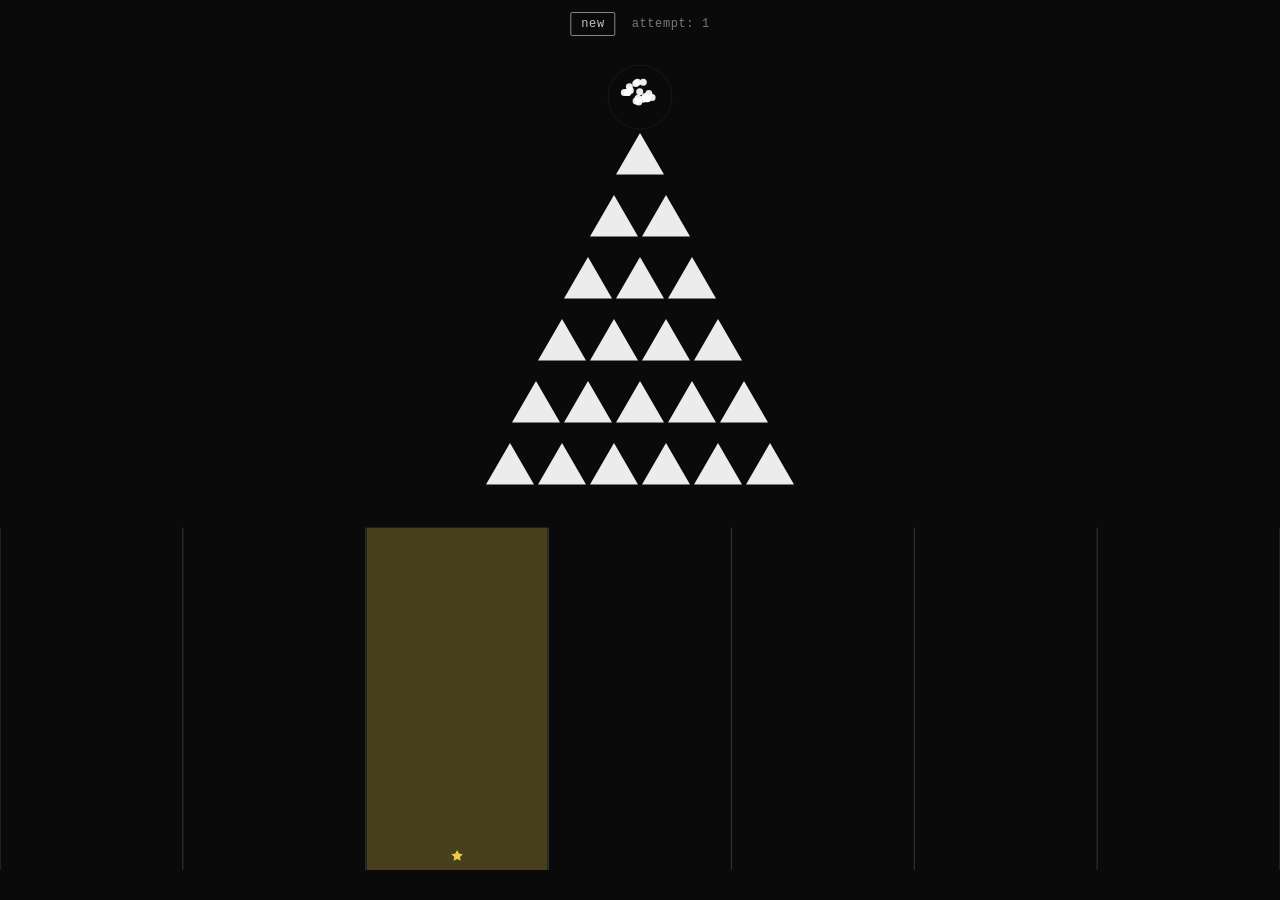
==== commit aadc1622: "feat: add Triangle Quincunx PWA game" ====
--- a/index.html
+++ b/index.html
@@ -1,146 +1,28 @@
 <!DOCTYPE html>
-<html lang="ru">
+<html lang="ru" data-theme="dark">
 <head>
   <meta charset="UTF-8">
-  <meta name="viewport" content="width=device-width, initial-scale=1.0, maximum-scale=1.0, user-scalable=no">
+  <meta name="viewport" content="width=device-width, initial-scale=1, viewport-fit=cover">
   <meta name="apple-mobile-web-app-capable" content="yes">
   <meta name="apple-mobile-web-app-status-bar-style" content="black-translucent">
   <meta name="apple-mobile-web-app-title" content="Quincunx">
-  <meta name="theme-color" content="#000000">
-  <link rel="manifest" href="manifest.json">
-  <link rel="apple-touch-icon" href="icon-192.png">
+  <meta name="theme-color" content="#0a0a0a">
   <title>Triangle Quincunx</title>
-  <style>
-    * { margin: 0; padding: 0; box-sizing: border-box; }
-    html, body {
-      width: 100%; height: 100%;
-      background: #000;
-      color: #fff;
-      font-family: 'Courier New', monospace;
-      overflow: hidden;
-      user-select: none;
-      -webkit-user-select: none;
-    }
-    #app {
-      display: flex;
-      flex-direction: column;
-      height: 100%;
-      max-width: 520px;
-      margin: 0 auto;
-    }
-    #status-bar {
-      display: flex;
-      flex-wrap: wrap;
-      align-items: center;
-      gap: 6px;
-      padding: 6px 8px;
-      background: #0a0a0a;
-      border-bottom: 1px solid #222;
-      font-size: 11px;
-      flex-shrink: 0;
-    }
-    #status-bar .info { color: #aaa; }
-    #status-bar .target-label { color: #0ff; font-weight: bold; }
-    #status-bar .score { color: #0f0; }
-    button {
-      background: #111;
-      color: #eee;
-      border: 1px solid #333;
-      border-radius: 4px;
-      padding: 4px 8px;
-      font-size: 10px;
-      cursor: pointer;
-      font-family: inherit;
-      touch-action: manipulation;
-    }
-    button:active { background: #222; }
-    button.active { border-color: #0ff; color: #0ff; }
-    button.primary { border-color: #0f0; color: #0f0; }
-    #canvas-wrap {
-      flex: 1;
-      position: relative;
-      overflow: hidden;
-    }
-    #canvas {
-      display: block;
-      touch-action: none;
-    }
-    #result-overlay {
-      display: none;
-      position: absolute;
-      inset: 0;
-      background: rgba(0,0,0,0.7);
-      align-items: center;
-      justify-content: center;
-      flex-direction: column;
-      gap: 16px;
-      z-index: 10;
-    }
-    #result-overlay.show { display: flex; }
-    #result-msg {
-      font-size: 28px;
-      font-weight: bold;
-      text-align: center;
-      padding: 0 20px;
-    }
-    #result-msg.win { color: #0f0; text-shadow: 0 0 20px #0f0; }
-    #result-msg.lose { color: #f44; text-shadow: 0 0 20px #f44; }
-    #result-sub { font-size: 14px; color: #aaa; text-align: center; }
-    #settings-row {
-      display: flex;
-      gap: 6px;
-      align-items: center;
-      padding: 4px 8px;
-      background: #050505;
-      border-bottom: 1px solid #1a1a1a;
-      flex-shrink: 0;
-      flex-wrap: wrap;
-    }
-    #settings-row label { font-size: 10px; color: #666; }
-    #settings-row select, #settings-row input[type=range] {
-      background: #111; color: #aaa; border: 1px solid #333;
-      border-radius: 3px; font-size: 10px; padding: 2px 4px;
-    }
-    #ball-count-display { font-size: 10px; color: #666; min-width: 30px; }
-  </style>
+  <link rel="manifest" href="./manifest.json">
+  <link rel="apple-touch-icon" href="./icons/icon-192.png">
+  <link rel="stylesheet" href="./styles.css">
 </head>
 <body>
-<div id="app">
-  <div id="status-bar">
-    <span class="info">Цель: <span class="target-label" id="target-display">—</span></span>
-    <span class="score">✓<span id="wins">0</span> ✗<span id="losses">0</span></span>
-    <button id="btn-launch" class="primary">▶ Пуск</button>
-    <button id="btn-new-round">↺ Раунд</button>
-    <button id="btn-reset-pegs">⟳ Штырьки</button>
-    <button id="btn-mode" title="Режим поворота">Режим: Один</button>
-    <button id="btn-row-col" title="Ряд/Колонка">Захват: Ряд</button>
+  <div id="ui">
+    <button id="btn-new">new</button>
+    <span id="attempt-label">attempt: 1</span>
   </div>
-  <div id="settings-row">
-    <label>Шары:</label>
-    <input type="range" id="ball-slider" min="100" max="5000" step="100" value="2000">
-    <span id="ball-count-display">2000</span>
-    <label>Угол/клик:</label>
-    <select id="angle-select">
-      <option value="15" selected>15°</option>
-      <option value="30">30°</option>
-      <option value="45">45°</option>
-    </select>
-    <label>Секции:</label>
-    <select id="sections-select">
-      <option value="7">7</option>
-      <option value="9" selected>9</option>
-      <option value="11">11</option>
-    </select>
-  </div>
-  <div id="canvas-wrap">
-    <canvas id="canvas"></canvas>
-    <div id="result-overlay">
-      <div id="result-msg"></div>
-      <div id="result-sub"></div>
-      <button id="btn-next" style="font-size:14px;padding:8px 20px;">Новый раунд</button>
-    </div>
-  </div>
-</div>
-<script src="main.js"></script>
+  <canvas id="canvas"></canvas>
+  <script src="./app.js"></script>
+  <script>
+    if ('serviceWorker' in navigator) {
+      navigator.serviceWorker.register('./sw.js').catch(() => {});
+    }
+  </script>
 </body>
 </html>
--- a/styles.css
+++ b/styles.css
@@ -0,0 +1,62 @@
+*, *::before, *::after { box-sizing: border-box; margin: 0; padding: 0; }
+
+html, body {
+  width: 100%;
+  height: 100%;
+  overflow: hidden;
+  background: #0a0a0a;
+  touch-action: none;
+  user-select: none;
+  -webkit-user-select: none;
+}
+
+body {
+  display: flex;
+  flex-direction: column;
+  align-items: center;
+  justify-content: flex-start;
+  font-family: 'Courier New', monospace;
+}
+
+#ui {
+  position: fixed;
+  top: max(env(safe-area-inset-top, 0px), 12px);
+  left: 50%;
+  transform: translateX(-50%);
+  display: flex;
+  align-items: center;
+  gap: 16px;
+  z-index: 100;
+  pointer-events: auto;
+}
+
+#btn-new {
+  background: transparent;
+  border: 1px solid rgba(255,255,255,0.5);
+  color: rgba(255,255,255,0.75);
+  font-family: 'Courier New', monospace;
+  font-size: 12px;
+  padding: 4px 10px;
+  cursor: pointer;
+  letter-spacing: 0.05em;
+  transition: border-color 0.15s, color 0.15s;
+  -webkit-tap-highlight-color: transparent;
+  border-radius: 2px;
+}
+
+#btn-new:hover, #btn-new:active {
+  border-color: rgba(255,255,255,0.9);
+  color: #fff;
+}
+
+#attempt-label {
+  color: rgba(255,255,255,0.45);
+  font-size: 12px;
+  letter-spacing: 0.05em;
+  pointer-events: none;
+}
+
+#canvas {
+  display: block;
+  touch-action: none;
+}
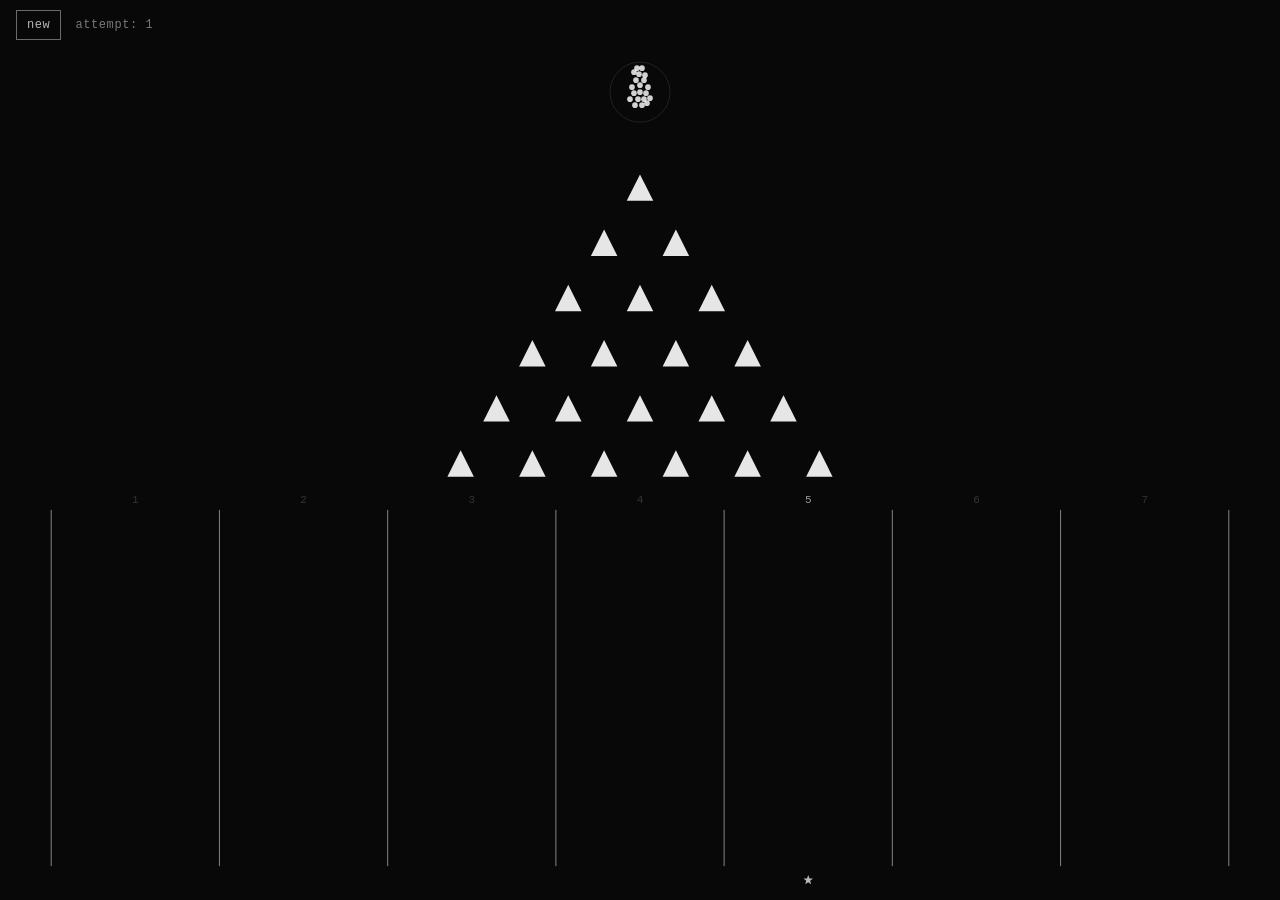
==== commit b3bebcbc: "feat: Triangle Quincunx PWA game — initial commit" ====
--- a/index.html
+++ b/index.html
@@ -1,28 +1,658 @@
 <!DOCTYPE html>
-<html lang="ru" data-theme="dark">
+<html lang="ru">
 <head>
-  <meta charset="UTF-8">
-  <meta name="viewport" content="width=device-width, initial-scale=1, viewport-fit=cover">
-  <meta name="apple-mobile-web-app-capable" content="yes">
-  <meta name="apple-mobile-web-app-status-bar-style" content="black-translucent">
-  <meta name="apple-mobile-web-app-title" content="Quincunx">
-  <meta name="theme-color" content="#0a0a0a">
-  <title>Triangle Quincunx</title>
-  <link rel="manifest" href="./manifest.json">
-  <link rel="apple-touch-icon" href="./icons/icon-192.png">
-  <link rel="stylesheet" href="./styles.css">
+<meta charset="UTF-8">
+<meta name="viewport" content="width=device-width, initial-scale=1.0, user-scalable=no, viewport-fit=cover">
+<meta name="apple-mobile-web-app-capable" content="yes">
+<meta name="apple-mobile-web-app-status-bar-style" content="black-translucent">
+<meta name="apple-mobile-web-app-title" content="Quincunx">
+<meta name="theme-color" content="#080808">
+<title>Triangle Quincunx</title>
+<link rel="manifest" href="manifest.json">
+<link rel="apple-touch-icon" href="icon-192.png">
+<style>
+  * { margin:0; padding:0; box-sizing:border-box; }
+  html, body {
+    width:100%; height:100%;
+    background:#080808;
+    overflow:hidden;
+    touch-action:none;
+    font-family: 'Courier New', monospace;
+  }
+  #ui {
+    position:fixed; top:0; left:0; right:0;
+    display:flex; align-items:center; gap:14px;
+    padding: env(safe-area-inset-top, 10px) 16px 10px;
+    padding-top: max(env(safe-area-inset-top, 0px), 10px);
+    z-index:10;
+    pointer-events:none;
+  }
+  #btn-new {
+    pointer-events:all;
+    background:none;
+    border:1px solid rgba(255,255,255,0.4);
+    color:rgba(255,255,255,0.7);
+    font-family: 'Courier New', monospace;
+    font-size:12px;
+    padding:4px 10px;
+    cursor:pointer;
+    letter-spacing:0.05em;
+    transition: border-color 0.2s, color 0.2s;
+    -webkit-tap-highlight-color: transparent;
+    min-width: 44px;
+    min-height: 30px;
+  }
+  #btn-new:hover { border-color:rgba(255,255,255,0.9); color:#fff; }
+  #attempt-label {
+    font-size:12px;
+    color:rgba(255,255,255,0.45);
+    letter-spacing:0.05em;
+    pointer-events:none;
+    user-select:none;
+  }
+  #canvas {
+    display:block;
+    width:100%;
+    height:100%;
+    cursor:pointer;
+  }
+</style>
 </head>
 <body>
-  <div id="ui">
-    <button id="btn-new">new</button>
-    <span id="attempt-label">attempt: 1</span>
-  </div>
-  <canvas id="canvas"></canvas>
-  <script src="./app.js"></script>
-  <script>
-    if ('serviceWorker' in navigator) {
-      navigator.serviceWorker.register('./sw.js').catch(() => {});
+<div id="ui">
+  <button id="btn-new">new</button>
+  <span id="attempt-label">attempt: 1</span>
+</div>
+<canvas id="canvas"></canvas>
+
+<script>
+// =====================================================
+// TRIANGLE QUINCUNX
+// Minimalist Galton board with triangular pegs
+// =====================================================
+
+const canvas = document.getElementById('canvas');
+const ctx = canvas.getContext('2d');
+const btnNew = document.getElementById('btn-new');
+const attemptLabel = document.getElementById('attempt-label');
+
+// CONFIG
+const ROWS = 6;
+const NUM_BINS = 7;
+const TOTAL_BALLS = 3000;
+const VIS_BALLS = 150;   // visual animated balls
+const GRAVITY = 0.40;
+const VISUAL_DURATION = 2400; // ms
+
+// LAYOUT STATE
+let W, H;
+let FIELD_X, FIELD_Y, FIELD_W, FIELD_H;
+let pegAreaTop, pegVSpacing, pegSize;
+let binAreaTop, binAreaBottom;
+
+// GAME STATE
+let pegs = [];
+let bins = [];
+let targetBin = 0;
+let attemptNum = 1;
+let phase = 'setup'; // 'setup' | 'falling' | 'result'
+let balls = [];
+let resultText = '';
+let winEffect = false;
+let winTimer = 0;
+let winCenter = { x: 0, y: 0 };
+
+// Spawn state
+let spawnedVisual = 0;
+let fallStartTime = 0;
+let simulationDone = false;
+
+// Drag state
+let dragPeg = null;
+let dragStartX = 0;
+let dragStartPegAngle = 0;
+let tapStartX = 0;
+let tapStartY = 0;
+
+// ---- LAYOUT ----
+function resize() {
+  const dpr = Math.min(window.devicePixelRatio || 1, 2);
+  W = window.innerWidth;
+  H = window.innerHeight;
+  canvas.width  = Math.round(W * dpr);
+  canvas.height = Math.round(H * dpr);
+  canvas.style.width  = W + 'px';
+  canvas.style.height = H + 'px';
+  ctx.scale(dpr, dpr);
+  computeLayout();
+}
+
+function computeLayout() {
+  const uiH = 52;
+  FIELD_X = W * 0.04;
+  FIELD_W = W * 0.92;
+  FIELD_Y = uiH;
+  FIELD_H = H - uiH;
+
+  // Zones: top 12% balls cluster, 42% pegs, 46% bins
+  pegAreaTop    = FIELD_Y + FIELD_H * 0.13;
+  const pegAreaH = FIELD_H * 0.41;
+  binAreaTop    = FIELD_Y + FIELD_H * 0.54;
+  binAreaBottom = FIELD_Y + FIELD_H * 0.96;
+
+  pegVSpacing = pegAreaH / (ROWS + 0.3);
+  pegSize = Math.min(pegVSpacing * 0.40, FIELD_W / (ROWS * 2.0));
+
+  // Rebuild pegs preserving angles
+  const oldAngles = {};
+  for (const p of pegs) oldAngles[p.row + '_' + p.col] = p.angle;
+
+  pegs = [];
+  for (let row = 0; row < ROWS; row++) {
+    const numInRow = row + 1;
+    const totalWidth = (numInRow - 1) * pegVSpacing * 1.30;
+    const startX = W / 2 - totalWidth / 2;
+    const y = pegAreaTop + row * pegVSpacing + pegVSpacing * 0.5;
+    for (let col = 0; col < numInRow; col++) {
+      const x = startX + col * pegVSpacing * 1.30;
+      const key = row + '_' + col;
+      pegs.push({
+        row, col,
+        angle: oldAngles[key] !== undefined ? oldAngles[key] : 0,
+        cx: x, cy: y,
+        size: pegSize
+      });
     }
-  </script>
+  }
+
+  // Rebuild bins
+  bins = [];
+  const binW = FIELD_W / NUM_BINS;
+  for (let i = 0; i < NUM_BINS; i++) {
+    bins.push({
+      x: FIELD_X + i * binW,
+      w: binW,
+      count: 0,
+      pct: 0
+    });
+  }
+}
+
+// ---- SIMULATION (fast probabilistic) ----
+function runSimulation() {
+  const counts = new Array(NUM_BINS).fill(0);
+  const pegsByRow = Array.from({ length: ROWS }, () => []);
+  for (const p of pegs) pegsByRow[p.row].push(p);
+
+  for (let b = 0; b < TOTAL_BALLS; b++) {
+    let xf = 0.5 + (Math.random() - 0.5) * 0.04;
+
+    for (let r = 0; r < ROWS; r++) {
+      const rowPegs = pegsByRow[r];
+      let nearest = null, nearestDist = Infinity;
+      for (const p of rowPegs) {
+        const px = (p.cx - FIELD_X) / FIELD_W;
+        const d = Math.abs(xf - px);
+        if (d < nearestDist) { nearestDist = d; nearest = p; }
+      }
+      if (!nearest) continue;
+
+      const bias = Math.sin(nearest.angle) * 0.38;
+      const goRight = Math.random() < (0.5 - bias);
+      const stepSize = 0.5 / (ROWS + 1);
+      const jitter = (Math.random() - 0.5) * stepSize * 0.25;
+      xf += goRight ? (stepSize + jitter) : (-stepSize + jitter);
+      xf = Math.max(0.005, Math.min(0.995, xf));
+    }
+
+    const binIndex = Math.min(NUM_BINS - 1, Math.max(0, Math.floor(xf * NUM_BINS)));
+    counts[binIndex]++;
+  }
+  return counts;
+}
+
+// ---- BALL ANIMATION ----
+function spawnBall() {
+  const cx = W / 2;
+  const cy = FIELD_Y + FIELD_H * 0.045;
+  balls.push({
+    x: cx + (Math.random() - 0.5) * 18,
+    y: cy + (Math.random() - 0.5) * 10,
+    vx: (Math.random() - 0.5) * 2.0,
+    vy: Math.random() * 0.8 + 0.2,
+    r: 2.6,
+    done: false
+  });
+}
+
+function updateBalls(dt) {
+  for (const ball of balls) {
+    if (ball.done) continue;
+    ball.vy += GRAVITY * dt;
+    ball.x  += ball.vx * dt;
+    ball.y  += ball.vy * dt;
+
+    for (const p of pegs) {
+      const dx = ball.x - p.cx, dy = ball.y - p.cy;
+      const dist = Math.sqrt(dx * dx + dy * dy);
+      const minDist = p.size * 0.80;
+      if (dist < minDist && dist > 0.001) {
+        const nx = dx / dist, ny = dy / dist;
+        const dot = ball.vx * nx + ball.vy * ny;
+        ball.vx = (ball.vx - 2 * dot * nx) * 0.55;
+        ball.vy = (ball.vy - 2 * dot * ny) * 0.55;
+        ball.vx += Math.sin(p.angle) * -1.5 + (Math.random() - 0.5) * 0.3;
+        ball.vy = Math.abs(ball.vy) * 0.6 + 0.5;
+        ball.x = p.cx + nx * (minDist + 1);
+        ball.y = p.cy + ny * (minDist + 1);
+      }
+    }
+
+    if (ball.x < FIELD_X + ball.r)            { ball.x = FIELD_X + ball.r; ball.vx = Math.abs(ball.vx) * 0.7; }
+    if (ball.x > FIELD_X + FIELD_W - ball.r)  { ball.x = FIELD_X + FIELD_W - ball.r; ball.vx = -Math.abs(ball.vx) * 0.7; }
+
+    if (ball.y > binAreaBottom - 4) ball.done = true;
+  }
+
+  for (let i = balls.length - 1; i >= 0; i--) {
+    if (balls[i].done) balls.splice(i, 1);
+  }
+}
+
+// ---- ROUND LOGIC ----
+function startNewRound() {
+  phase = 'setup';
+  targetBin = Math.floor(Math.random() * NUM_BINS);
+  bins.forEach(b => { b.count = 0; b.pct = 0; });
+  balls = [];
+  spawnedVisual = 0;
+  fallStartTime = 0;
+  simulationDone = false;
+  resultText = '';
+  winEffect = false;
+  winTimer = 0;
+  for (const p of pegs) p.angle = 0;
+}
+
+function startNewAttempt() {
+  phase = 'setup';
+  bins.forEach(b => { b.count = 0; b.pct = 0; });
+  balls = [];
+  spawnedVisual = 0;
+  fallStartTime = 0;
+  simulationDone = false;
+  resultText = '';
+  winEffect = false;
+  winTimer = 0;
+  attemptNum++;
+  attemptLabel.textContent = 'attempt: ' + attemptNum;
+  // Keep peg angles
+}
+
+function launchBalls() {
+  if (phase !== 'setup') return;
+  phase = 'falling';
+  fallStartTime = 0;
+  spawnedVisual = 0;
+  simulationDone = false;
+  balls = [];
+
+  const simCounts = runSimulation();
+  const total = simCounts.reduce((a, b) => a + b, 0);
+  bins.forEach((b, i) => {
+    b.count = simCounts[i];
+    b.pct = total > 0 ? simCounts[i] / total : 0;
+  });
+}
+
+function checkResult() {
+  const maxCount = Math.max(...bins.map(b => b.count));
+  const win = bins[targetBin].count === maxCount;
+
+  if (win) {
+    resultText = 'win';
+    winEffect = true;
+    winTimer = 0;
+    winCenter = { x: bins[targetBin].x + bins[targetBin].w / 2, y: (binAreaTop + binAreaBottom) / 2 };
+    setTimeout(() => {
+      attemptNum++;
+      attemptLabel.textContent = 'attempt: ' + attemptNum;
+      startNewRound();
+    }, 2400);
+  } else {
+    resultText = 'try again';
+    setTimeout(() => startNewAttempt(), 1800);
+  }
+}
+
+// ---- DRAWING ----
+function drawBg() {
+  ctx.fillStyle = '#080808';
+  ctx.fillRect(0, 0, W, H);
+}
+
+function drawCluster() {
+  if (phase !== 'setup') return;
+  const cx = W / 2;
+  const cy = FIELD_Y + FIELD_H * 0.045;
+  // cluster of dots
+  ctx.fillStyle = 'rgba(255,255,255,0.82)';
+  const pts = [
+    [-4,-10],[4,-10],[-8,-3],[0,-5],[8,-3],
+    [-6,3],[0,2],[6,3],[-2,9],[4,9],
+    [-10,9],[10,8],[2,15],[-5,15],[7,13],
+    [-1,-16],[5,-15],[-6,-18],[2,-22],[-3,-22]
+  ];
+  for (const [dx, dy] of pts) {
+    ctx.beginPath();
+    ctx.arc(cx + dx, cy + dy, 2.8, 0, Math.PI * 2);
+    ctx.fill();
+  }
+  // tap hint ring
+  ctx.strokeStyle = 'rgba(255,255,255,0.10)';
+  ctx.lineWidth = 1;
+  ctx.beginPath();
+  ctx.arc(cx, cy + 2, 30, 0, Math.PI * 2);
+  ctx.stroke();
+}
+
+function drawPegs() {
+  for (const p of pegs) {
+    ctx.save();
+    ctx.translate(p.cx, p.cy);
+    ctx.rotate(p.angle);
+    const h = p.size;
+    const half = p.size * 0.60;
+    ctx.beginPath();
+    ctx.moveTo(0, -h * 0.70);
+    ctx.lineTo(-half, h * 0.50);
+    ctx.lineTo( half, h * 0.50);
+    ctx.closePath();
+    ctx.fillStyle = 'rgba(255,255,255,0.90)';
+    ctx.fill();
+    ctx.restore();
+  }
+}
+
+function drawBins() {
+  const maxCount = Math.max(...bins.map(b => b.count), 1);
+  const binH = binAreaBottom - binAreaTop;
+
+  // Fill bars
+  if (phase === 'result' || simulationDone) {
+    for (let i = 0; i < NUM_BINS; i++) {
+      const b = bins[i];
+      if (b.count === 0) continue;
+      const fillH = (b.count / maxCount) * (binH - 6);
+      const isTarget  = i === targetBin;
+      const isWinner  = b.count === maxCount;
+      let alpha;
+      if (isTarget && isWinner) alpha = 0.82;
+      else if (isTarget)        alpha = 0.30;
+      else                      alpha = 0.16;
+      ctx.fillStyle = `rgba(255,255,255,${alpha})`;
+      ctx.fillRect(b.x + 1, binAreaBottom - fillH, b.w - 2, fillH);
+    }
+  }
+
+  // Dividers
+  ctx.strokeStyle = 'rgba(255,255,255,0.50)';
+  ctx.lineWidth = 1;
+  for (let i = 0; i <= NUM_BINS; i++) {
+    const x = FIELD_X + i * (FIELD_W / NUM_BINS);
+    ctx.beginPath();
+    ctx.moveTo(x, binAreaTop);
+    ctx.lineTo(x, binAreaBottom);
+    ctx.stroke();
+  }
+
+  // Count labels
+  if (phase === 'result' || simulationDone) {
+    ctx.font = '10px "Courier New"';
+    ctx.textAlign = 'center';
+    for (let i = 0; i < NUM_BINS; i++) {
+      if (bins[i].count > 0) {
+        ctx.fillStyle = 'rgba(255,255,255,0.32)';
+        ctx.fillText(bins[i].count, bins[i].x + bins[i].w / 2, binAreaBottom - 4);
+      }
+    }
+  }
+
+  // Target star below bins
+  const tb = bins[targetBin];
+  drawStar(tb.x + tb.w / 2, binAreaBottom + 14, 5);
+
+  // Section number labels
+  ctx.font = '11px "Courier New"';
+  ctx.textAlign = 'center';
+  for (let i = 0; i < NUM_BINS; i++) {
+    const b = bins[i];
+    ctx.fillStyle = i === targetBin ? 'rgba(255,255,255,0.60)' : 'rgba(255,255,255,0.18)';
+    ctx.fillText(i + 1, b.x + b.w / 2, binAreaTop - 7);
+  }
+}
+
+function drawStar(cx, cy, r) {
+  ctx.save();
+  ctx.fillStyle = 'rgba(255,255,255,0.72)';
+  ctx.beginPath();
+  for (let i = 0; i < 5; i++) {
+    const oa = (i * 4 * Math.PI / 5) - Math.PI / 2;
+    const ia = oa + Math.PI / 5;
+    if (i === 0) ctx.moveTo(cx + r * Math.cos(oa), cy + r * Math.sin(oa));
+    else         ctx.lineTo(cx + r * Math.cos(oa), cy + r * Math.sin(oa));
+    ctx.lineTo(cx + r * 0.42 * Math.cos(ia), cy + r * 0.42 * Math.sin(ia));
+  }
+  ctx.closePath();
+  ctx.fill();
+  ctx.restore();
+}
+
+function drawBalls() {
+  ctx.fillStyle = 'rgba(255,255,255,0.82)';
+  for (const b of balls) {
+    ctx.beginPath();
+    ctx.arc(b.x, b.y, b.r, 0, Math.PI * 2);
+    ctx.fill();
+  }
+}
+
+function drawResult() {
+  if (!resultText) return;
+  ctx.textAlign = 'center';
+  if (resultText === 'win') {
+    ctx.fillStyle = 'rgba(255,255,255,0.90)';
+    ctx.font = 'bold 15px "Courier New"';
+  } else {
+    ctx.fillStyle = 'rgba(255,255,255,0.38)';
+    ctx.font = '12px "Courier New"';
+  }
+  ctx.fillText(resultText, W / 2, FIELD_Y + FIELD_H * 0.49);
+}
+
+function drawWinParticles() {
+  if (!winEffect) return;
+  const t = winTimer;
+  const cx = winCenter.x, cy = winCenter.y;
+  const count = 28;
+  for (let i = 0; i < count; i++) {
+    const angle = (i / count) * Math.PI * 2 + t * 0.5;
+    const dist = t * 90 + Math.sin(i) * 20;
+    const x = cx + Math.cos(angle) * dist;
+    const y = cy + Math.sin(angle) * dist;
+    const alpha = Math.max(0, 1 - t * 1.3);
+    if (alpha <= 0) continue;
+    ctx.fillStyle = `rgba(255,255,255,${alpha * 0.65})`;
+    ctx.beginPath();
+    ctx.arc(x, y, 2, 0, Math.PI * 2);
+    ctx.fill();
+  }
+}
+
+// ---- GAME LOOP ----
+let lastT = 0;
+let spawnAccum = 0;
+
+function loop(t) {
+  requestAnimationFrame(loop);
+  const dt = Math.min((t - lastT) / 16.67, 3);
+  lastT = t;
+
+  // Phase: falling
+  if (phase === 'falling') {
+    if (!fallStartTime) fallStartTime = t;
+    const progress = (t - fallStartTime) / VISUAL_DURATION;
+
+    // Spawn visual balls gradually
+    spawnAccum += dt;
+    const spawnEvery = (VISUAL_DURATION / 16.67) / VIS_BALLS;
+    while (spawnAccum > spawnEvery && spawnedVisual < VIS_BALLS) {
+      spawnBall();
+      spawnedVisual++;
+      spawnAccum -= spawnEvery;
+    }
+
+    updateBalls(dt);
+
+    if (progress >= 1 && !simulationDone) {
+      simulationDone = true;
+      phase = 'result';
+      balls = [];
+      fallStartTime = 0;
+      spawnAccum = 0;
+      checkResult();
+    }
+  }
+
+  if (winEffect) {
+    winTimer += dt / 60;
+    if (winTimer > 1.6) winEffect = false;
+  }
+
+  // Draw
+  drawBg();
+  drawCluster();
+  drawPegs();
+  drawBins();
+  drawBalls();
+  drawWinParticles();
+  drawResult();
+}
+
+requestAnimationFrame(loop);
+
+// ---- INPUT ----
+function getXY(e) {
+  const rect = canvas.getBoundingClientRect();
+  const src = e.touches ? e.touches[0] : e;
+  return { x: src.clientX - rect.left, y: src.clientY - rect.top };
+}
+
+function nearestPeg(x, y, maxDist) {
+  let best = null, bd = Infinity;
+  for (const p of pegs) {
+    const d = Math.hypot(p.cx - x, p.cy - y);
+    if (d < maxDist && d < bd) { best = p; bd = d; }
+  }
+  return best;
+}
+
+function nearCluster(x, y) {
+  const cx = W / 2, cy = FIELD_Y + FIELD_H * 0.045;
+  return Math.hypot(x - cx, y - cy) < 44;
+}
+
+canvas.addEventListener('mousedown', e => {
+  const { x, y } = getXY(e);
+  tapStartX = x; tapStartY = y;
+  if (nearCluster(x, y)) { launchBalls(); return; }
+  if (phase !== 'setup') return;
+  dragPeg = nearestPeg(x, y, pegSize * 2.0);
+  if (dragPeg) {
+    dragStartX = x;
+    dragStartPegAngle = dragPeg.angle;
+  }
+});
+
+canvas.addEventListener('mousemove', e => {
+  if (!dragPeg) return;
+  const { x } = getXY(e);
+  dragPeg.angle = dragStartPegAngle + (x - dragStartX) * 0.028;
+});
+
+canvas.addEventListener('mouseup', e => {
+  const { x, y } = getXY(e);
+  // tap = small movement = toggle 45°
+  if (dragPeg && Math.hypot(x - tapStartX, y - tapStartY) < 5) {
+    dragPeg.angle += Math.PI / 4;
+  }
+  dragPeg = null;
+});
+
+canvas.addEventListener('touchstart', e => {
+  e.preventDefault();
+  const { x, y } = getXY(e);
+  tapStartX = x; tapStartY = y;
+  if (nearCluster(x, y)) { launchBalls(); return; }
+  if (phase !== 'setup') return;
+  dragPeg = nearestPeg(x, y, pegSize * 2.2);
+  if (dragPeg) {
+    dragStartX = x;
+    dragStartPegAngle = dragPeg.angle;
+  }
+}, { passive: false });
+
+canvas.addEventListener('touchmove', e => {
+  e.preventDefault();
+  if (!dragPeg) return;
+  const { x } = getXY(e);
+  dragPeg.angle = dragStartPegAngle + (x - dragStartX) * 0.028;
+}, { passive: false });
+
+canvas.addEventListener('touchend', e => {
+  if (!dragPeg) return;
+  const touch = e.changedTouches[0];
+  const rect = canvas.getBoundingClientRect();
+  const x = touch.clientX - rect.left, y = touch.clientY - rect.top;
+  if (Math.hypot(x - tapStartX, y - tapStartY) < 8) {
+    dragPeg.angle += Math.PI / 4;
+  }
+  dragPeg = null;
+});
+
+btnNew.addEventListener('click', () => {
+  attemptNum = 1;
+  attemptLabel.textContent = 'attempt: 1';
+  startNewRound();
+});
+
+window.addEventListener('resize', () => {
+  const oldPegAngles = pegs.map(p => p.angle);
+  resize();
+  // Restore angles after resize
+  oldPegAngles.forEach((a, i) => { if (pegs[i]) pegs[i].angle = a; });
+});
+
+// SERVICE WORKER
+if ('serviceWorker' in navigator) {
+  navigator.serviceWorker.register('sw.js').catch(() => {});
+}
+
+// INIT
+resize();
+startNewRound();
+
+// TEST HOOKS
+window.render_game_to_text = () => JSON.stringify({
+  phase, attempt: attemptNum, targetBin,
+  pegAngles: pegs.map(p => +p.angle.toFixed(2)),
+  binCounts: bins.map(b => b.count),
+  result: resultText
+});
+window.advanceTime = ms => {
+  const steps = Math.round(ms / 16.67);
+  for (let i = 0; i < steps; i++) updateBalls(1);
+};
+</script>
 </body>
-</html>
+</html>
